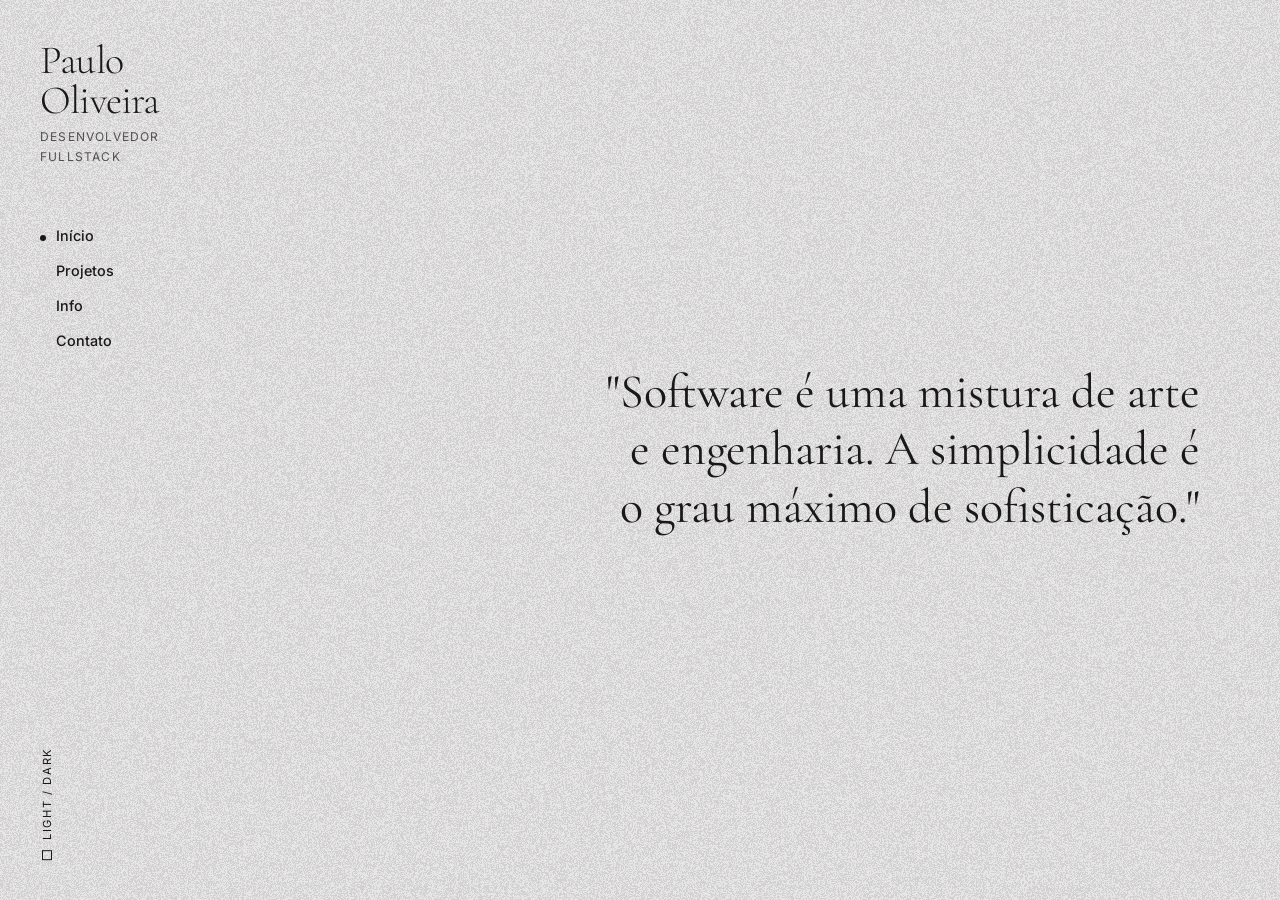
==== index.html @ d335ec45 "Add files via upload" ====
<!DOCTYPE html>
<html lang="pt-br">
<head>
    <meta charset="UTF-8">
    <meta name="viewport" content="width=device-width, initial-scale=1.0">
    <title>Paulo Oliveira - Portfolio</title>
    
    <link rel="preconnect" href="https://fonts.googleapis.com">
    <link rel="preconnect" href="https://fonts.gstatic.com" crossorigin>
    <link href="https://fonts.googleapis.com/css2?family=Cormorant+Garamond:wght@300;400&family=Inter:wght@300;400;500&display=swap" rel="stylesheet">

    <style>
        :root {
            --bg-color: #e6e6e6;
            --text-color: #1a1a1a;
            --accent-color: #555;
            --noise-opacity: 0.09;
            --transition: all 0.5s cubic-bezier(0.25, 1, 0.5, 1);
        }

        /* Dark Mode Variables */
        [data-theme="dark"] {
            --bg-color: #0a0a0a;
            --text-color: #f0f0f0;
            --accent-color: #aaa;
            --noise-opacity: 0.12;
        }

        * {
            margin: 0;
            padding: 0;
            box-sizing: border-box;
        }

        body {
            background-color: var(--bg-color);
            color: var(--text-color);
            font-family: 'Inter', sans-serif;
            overflow-x: hidden;
            transition: background-color 0.5s ease, color 0.5s ease;
            height: 100vh;
            width: 100vw;
        }

        /* --- Canvas de Ruído (Noise) --- */
        #noise-canvas {
            position: fixed;
            top: 0;
            left: 0;
            width: 100%;
            height: 100%;
            pointer-events: none;
            z-index: 9999;
            opacity: var(--noise-opacity);
        }

        /* --- Layout Grid --- */
        .container {
            display: flex;
            min-height: 100vh;
            position: relative;
            z-index: 1;
        }

        /* --- Sidebar Fixa --- */
        .sidebar {
            width: 250px;
            padding: 40px;
            display: flex;
            flex-direction: column;
            position: fixed;
            height: 100vh;
            border-right: 1px solid transparent; /* Espaço reservado */
        }

        .brand h1 {
            font-family: 'Cormorant Garamond', serif;
            font-weight: 300;
            font-size: 2.5rem;
            line-height: 1;
            margin-bottom: 5px;
            letter-spacing: -0.02em;
        }

        .brand span {
            font-size: 0.75rem;
            text-transform: uppercase;
            letter-spacing: 0.1em;
            color: var(--accent-color);
        }

        .nav-menu {
            margin-top: 60px;
            list-style: none;
        }

        .nav-menu li {
            margin-bottom: 15px;
        }

        .nav-menu a {
            text-decoration: none;
            color: var(--text-color);
            font-size: 0.9rem;
            font-weight: 500;
            position: relative;
            transition: opacity 0.3s;
        }

        .nav-menu a:hover {
            opacity: 0.6;
        }

        .nav-menu a::before {
            content: '';
            display: inline-block;
            width: 6px;
            height: 6px;
            background-color: var(--text-color);
            border-radius: 50%;
            margin-right: 10px;
            opacity: 0;
            transform: scale(0);
            transition: var(--transition);
        }

        .nav-menu a.active::before {
            opacity: 1;
            transform: scale(1);
        }

        /* --- Switch de Tema Vertical --- */
        .theme-switch-wrapper {
            margin-top: auto;
            position: absolute;
            bottom: 40px;
            left: 40px;
            writing-mode: vertical-rl;
            transform: rotate(180deg);
            display: flex;
            align-items: center;
            gap: 10px;
            font-size: 0.7rem;
            text-transform: uppercase;
            letter-spacing: 0.15em;
        }

        .theme-switch {
            cursor: pointer;
            display: flex;
            gap: 10px;
            align-items: center;
        }

        .checkbox {
            display: none;
        }

        .switch-indicator {
            width: 10px;
            height: 10px;
            border: 1px solid var(--text-color);
            background: transparent;
            transition: var(--transition);
        }

        [data-theme="dark"] .switch-indicator {
            background: var(--text-color);
        }

        /* --- Conteúdo Principal --- */
        .content {
            margin-left: 250px; /* Largura da sidebar */
            flex: 1;
            padding: 40px 80px;
            display: flex;
            flex-direction: column;
            justify-content: center;
            min-height: 100vh;
        }

        .section {
            display: none;
            animation: fadeIn 1s ease forwards;
        }

        .section.active {
            display: block;
        }

        @keyframes fadeIn {
            from { opacity: 0; transform: translateY(20px); }
            to { opacity: 1; transform: translateY(0); }
        }

        /* --- Estilos da Home --- */
        .home-quote {
            font-family: 'Cormorant Garamond', serif;
            font-size: 3rem;
            line-height: 1.2;
            max-width: 600px;
            margin-left: auto;
            text-align: right;
        }

        .home-corner-text {
            position: absolute;
            bottom: 40px;
            right: 40px;
            text-align: right;
            font-size: 0.8rem;
            line-height: 1.6;
        }

        /* --- Estilos de Projetos --- */
        .project-list {
            display: flex;
            flex-direction: column;
            gap: 40px;
        }

        .project-item {
            border-bottom: 1px solid var(--accent-color);
            padding-bottom: 20px;
            display: flex;
            justify-content: space-between;
            align-items: baseline;
            cursor: pointer;
            transition: opacity 0.3s;
        }

        .project-item:hover {
            opacity: 0.7;
        }

        .project-name {
            font-family: 'Cormorant Garamond', serif;
            font-size: 2rem;
        }

        .project-meta {
            font-size: 0.8rem;
            text-transform: uppercase;
            color: var(--accent-color);
        }

        /* --- Estilos de Info --- */
        .info-content {
            display: grid;
            grid-template-columns: 1fr 1fr;
            gap: 40px;
        }
        .info-text {
            font-size: 1.1rem;
            line-height: 1.8;
        }

        /* --- Estilos de Contato --- */
        .contact-links a {
            display: block;
            font-size: 3rem;
            font-family: 'Cormorant Garamond', serif;
            color: var(--text-color);
            text-decoration: none;
            margin-bottom: 10px;
            transition: transform 0.3s;
        }
        .contact-links a:hover {
            transform: translateX(20px);
            font-style: italic;
        }

        /* --- Mobile --- */
        @media (max-width: 768px) {
            .sidebar {
                position: relative;
                width: 100%;
                height: auto;
                padding: 20px;
                border-bottom: 1px solid rgba(0,0,0,0.1);
            }
            .theme-switch-wrapper {
                position: relative;
                bottom: auto;
                left: auto;
                margin-top: 20px;
                writing-mode: horizontal-tb;
                transform: none;
            }
            .content {
                margin-left: 0;
                padding: 20px;
            }
            .home-quote {
                font-size: 2rem;
            }
            .info-content {
                grid-template-columns: 1fr;
            }
        }
    </style>
</head>
<body>

    <canvas id="noise-canvas"></canvas>

    <div class="container">
        <nav class="sidebar">
            <div class="brand">
                <h1>Paulo Oliveira</h1> <span>Desenvolvedor FullStack</span>
            </div>

            <ul class="nav-menu">
                <li><a href="#" onclick="showSection('inicio', this)" class="active">Início</a></li>
                <li><a href="#" onclick="showSection('projetos', this)">Projetos</a></li>
                <li><a href="#" onclick="showSection('info', this)">Info</a></li>
                <li><a href="#" onclick="showSection('contato', this)">Contato</a></li>
            </ul>

            <div class="theme-switch-wrapper">
                <div class="theme-switch" id="theme-toggle">
                    <div class="switch-indicator"></div>
                    <span>Light / Dark</span>
                </div>
            </div>
        </nav>

        <main class="content">
            
            <div id="inicio" class="section active">
                <div class="home-quote">
                    "Software é uma mistura de arte e engenharia. A simplicidade é o grau máximo de sofisticação."
                </div>
                            </div>

            <div id="projetos" class="section">
                <div class="project-list">
                    <div class="project-item">
                        <span class="project-name">Treinei</span>
                        <span class="project-meta">React / Node / 2024</span>
                    </div>
                    <div class="project-item">
                        <span class="project-name">Abapfy</span>
                        <span class="project-meta">Vue / Firebase / 2025</span>
                    </div>
                    <div class="project-item">
                        <span class="project-name">FocusShield</span>
                        <span class="project-meta">C# / MySQL / 2024</span>
                    </div>
                    <div class="project-item">
                        <span class="project-name">Portfolio</span>
                        <span class="project-meta">HTML / CSS / JS / 2025</span>
                    </div>
                </div>
            </div>

            <div id="info" class="section">
                <div class="info-content">
                    <div>
                        <h2 style="font-family: 'Cormorant Garamond'; font-size: 2rem; margin-bottom: 20px;">Sobre</h2>
                        <p class="info-text">
                            Sou um desenvolvedor apaixonado por interfaces limpas e código performático. 
                            Com 5 anos de experiência, transito entre o Front-end criativo e o Back-end robusto.
                            Busco sempre unir a estética japonesa de design com a funcionalidade ocidental.
                        </p>
                    </div>
                    <div>
                        <p class="info-text" style="color: var(--accent-color);">
                            Stack:<br>
                            JavaScript (ES6+), TypeScript, React, Next.js<br>
                            Node.js, PostgreSQL, AWS<br>
                            UI/UX Design, Figma
                        </p>
                    </div>
                </div>
            </div>

            <div id="contato" class="section">
                <div class="contact-links">
                    <a href="#">LinkedIn ↗</a>
                    <a href="#">GitHub ↗</a>
                    <a href="#">Instagram ↗</a>
                    <a href="mailto:paulo@email.com">Email ↗</a>
                </div>
            </div>

        </main>
    </div>

    <script>
        // --- 1. Script de Navegação ---
        function showSection(sectionId, element) {
            // Esconde todas as seções
            document.querySelectorAll('.section').forEach(sec => {
                sec.classList.remove('active');
            });
            // Mostra a desejada
            document.getElementById(sectionId).classList.add('active');

            // Atualiza menu ativo
            document.querySelectorAll('.nav-menu a').forEach(link => {
                link.classList.remove('active');
            });
            element.classList.add('active');
        }

        // --- 2. Script Dark Mode ---
        const toggle = document.getElementById('theme-toggle');
        const body = document.body;
        
        toggle.addEventListener('click', () => {
            const currentTheme = body.getAttribute('data-theme');
            if (currentTheme === 'dark') {
                body.setAttribute('data-theme', 'light');
            } else {
                body.setAttribute('data-theme', 'dark');
            }
        });

        // --- 3. Script de Noise (Granulação) ---
        const canvas = document.getElementById('noise-canvas');
        const ctx = canvas.getContext('2d');

        const resizeCanvas = () => {
            canvas.width = window.innerWidth;
            canvas.height = window.innerHeight;
        };

        window.addEventListener('resize', resizeCanvas);
        resizeCanvas();

        function noise() {
            const w = canvas.width;
            const h = canvas.height;
            const idata = ctx.createImageData(w, h);
            const buffer32 = new Uint32Array(idata.data.buffer);
            const len = buffer32.length;

            for (let i = 0; i < len; i++) {
                if (Math.random() < 0.5) {
                    // Cor preta com alpha aleatório para criar o grão
                    buffer32[i] = 0xff000000 | (Math.random() * 50); // Ajuste de intensidade
                }
            }
            ctx.putImageData(idata, 0, 0);
            requestAnimationFrame(noise);
        }

        // Inicia animação de ruído
        noise();
    </script>
</body>
</html>
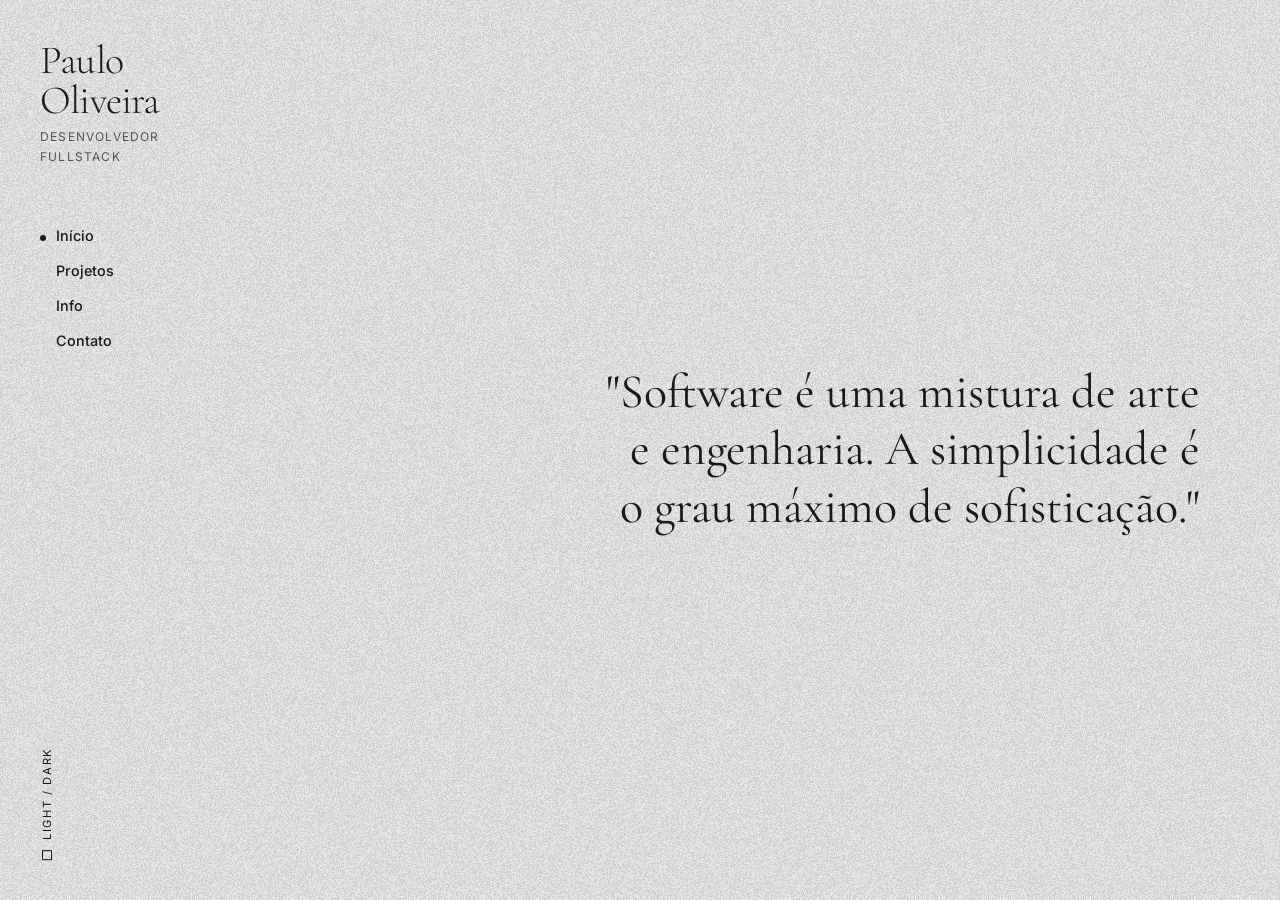
==== commit 0fbb21d3: "Fix HTML structure and improve content" ====
--- a/index.html
+++ b/index.html
@@ -4,7 +4,7 @@
     <meta charset="UTF-8">
     <meta name="viewport" content="width=device-width, initial-scale=1.0">
     <title>Paulo Oliveira - Portfolio</title>
-    
+
     <link rel="preconnect" href="https://fonts.googleapis.com">
     <link rel="preconnect" href="https://fonts.gstatic.com" crossorigin>
     <link href="https://fonts.googleapis.com/css2?family=Cormorant+Garamond:wght@300;400&family=Inter:wght@300;400;500&display=swap" rel="stylesheet">
@@ -17,8 +17,6 @@
             --noise-opacity: 0.09;
             --transition: all 0.5s cubic-bezier(0.25, 1, 0.5, 1);
         }
-
-        /* Dark Mode Variables */
         [data-theme="dark"] {
             --bg-color: #0a0a0a;
             --text-color: #f0f0f0;
@@ -42,7 +40,6 @@
             width: 100vw;
         }
 
-        /* --- Canvas de Ruído (Noise) --- */
         #noise-canvas {
             position: fixed;
             top: 0;
@@ -54,7 +51,6 @@
             opacity: var(--noise-opacity);
         }
 
-        /* --- Layout Grid --- */
         .container {
             display: flex;
             min-height: 100vh;
@@ -62,7 +58,6 @@
             z-index: 1;
         }
 
-        /* --- Sidebar Fixa --- */
         .sidebar {
             width: 250px;
             padding: 40px;
@@ -129,7 +124,6 @@
             transform: scale(1);
         }
 
-        /* --- Switch de Tema Vertical --- */
         .theme-switch-wrapper {
             margin-top: auto;
             position: absolute;
@@ -168,9 +162,8 @@
             background: var(--text-color);
         }
 
-        /* --- Conteúdo Principal --- */
         .content {
-            margin-left: 250px; /* Largura da sidebar */
+            margin-left: 250px;
             flex: 1;
             padding: 40px 80px;
             display: flex;
@@ -193,7 +186,6 @@
             to { opacity: 1; transform: translateY(0); }
         }
 
-        /* --- Estilos da Home --- */
         .home-quote {
             font-family: 'Cormorant Garamond', serif;
             font-size: 3rem;
@@ -212,7 +204,6 @@
             line-height: 1.6;
         }
 
-        /* --- Estilos de Projetos --- */
         .project-list {
             display: flex;
             flex-direction: column;
@@ -244,7 +235,6 @@
             color: var(--accent-color);
         }
 
-        /* --- Estilos de Info --- */
         .info-content {
             display: grid;
             grid-template-columns: 1fr 1fr;
@@ -255,7 +245,6 @@
             line-height: 1.8;
         }
 
-        /* --- Estilos de Contato --- */
         .contact-links a {
             display: block;
             font-size: 3rem;
@@ -270,7 +259,6 @@
             font-style: italic;
         }
 
-        /* --- Mobile --- */
         @media (max-width: 768px) {
             .sidebar {
                 position: relative;
@@ -359,16 +347,18 @@
                     <div>
                         <h2 style="font-family: 'Cormorant Garamond'; font-size: 2rem; margin-bottom: 20px;">Sobre</h2>
                         <p class="info-text">
-                            Sou um desenvolvedor apaixonado por interfaces limpas e código performático. 
-                            Com 5 anos de experiência, transito entre o Front-end criativo e o Back-end robusto.
-                            Busco sempre unir a estética japonesa de design com a funcionalidade ocidental.
+                            Sou formado em Análise e Desenvolvimento de Sistemas e pós-graduando em Desenvolvimento Fullstack Java, com quase 6 anos de experiência na área de tecnologia. 
+                            Atuo no desenvolvimento de aplicações e automações corporativas, com foco na melhoria contínua de processos e na eficiência operacional.
+                            Tenho experiência com Python, JavaScript (Node.js, React, Next.js), bancos de dados SQL (MySQL, PostgreSQL), Azure, além de conhecimentos em Kubernetes, LangChain e LLMs. 
+                            Já desenvolvi soluções internas de alto impacto, incluindo sistemas web personalizados e automações para SAP.
+                            Sou movido pelo aprendizado contínuo, pela colaboração em equipe e por desafios técnicos. Acredito que a tecnologia deve ser simples, inteligente e acessível — e trabalho diariamente para construir soluções com essas premissas.
                         </p>
                     </div>
                     <div>
                         <p class="info-text" style="color: var(--accent-color);">
                             Stack:<br>
-                            JavaScript (ES6+), TypeScript, React, Next.js<br>
-                            Node.js, PostgreSQL, AWS<br>
+                            JavaScript (ES6+), TypeScript,Python,Cobol,C#, React, Next.js<br>
+                            Node.js, PostgreSQL, AWS,MySQL,Redis<br>
                             UI/UX Design, Figma
                         </p>
                     </div>
@@ -377,9 +367,9 @@
 
             <div id="contato" class="section">
                 <div class="contact-links">
-                    <a href="#">LinkedIn ↗</a>
-                    <a href="#">GitHub ↗</a>
-                    <a href="#">Instagram ↗</a>
+                    <a href="https://www.linkedin.com/in/ppaulocunha/">LinkedIn ↗</a>
+                    <a href="https://github.com/esc4n0rx">GitHub ↗</a>
+                    <a href="https://www.instagram.com/pauloliverx">Instagram ↗</a>
                     <a href="mailto:paulo@email.com">Email ↗</a>
                 </div>
             </div>
@@ -450,4 +440,5 @@
         noise();
     </script>
 </body>
-</html>+
+</html>
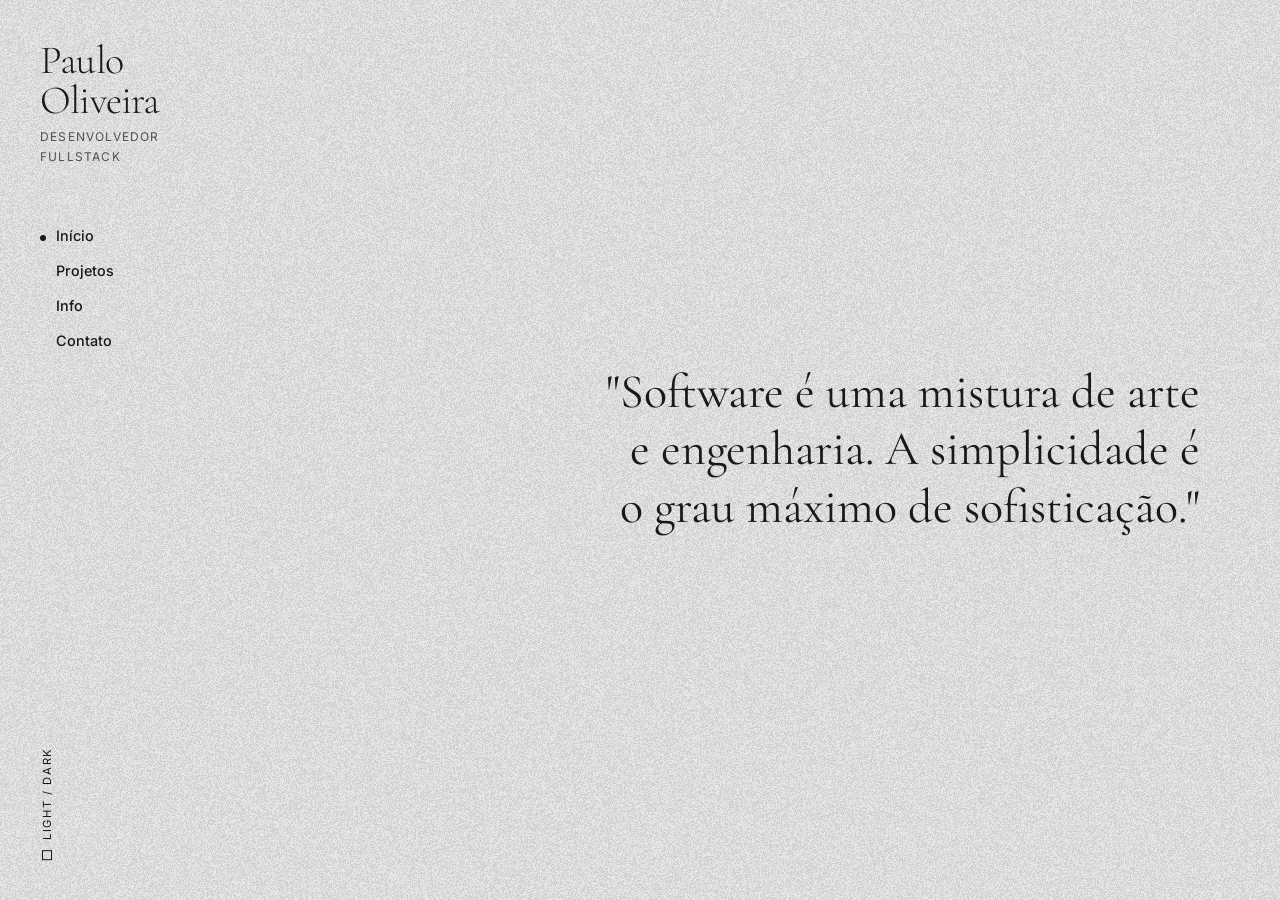
==== commit 9ee16360: "Add project details and modal functionality for project showcase" ====
--- a/index.html
+++ b/index.html
@@ -235,6 +235,132 @@
             color: var(--accent-color);
         }
 
+        /* Modal Styles */
+        .modal {
+            display: none;
+            position: fixed;
+            z-index: 10000;
+            left: 0;
+            top: 0;
+            width: 100%;
+            height: 100%;
+            background-color: rgba(0, 0, 0, 0.5);
+            animation: fadeIn 0.3s ease;
+        }
+
+        .modal.active {
+            display: flex;
+            align-items: center;
+            justify-content: center;
+        }
+
+        .modal-content {
+            background-color: var(--bg-color);
+            padding: 60px;
+            border: 1px solid var(--accent-color);
+            width: 90%;
+            max-width: 900px;
+            max-height: 85vh;
+            overflow-y: auto;
+            animation: slideIn 0.3s ease;
+        }
+
+        @keyframes slideIn {
+            from { 
+                opacity: 0;
+                transform: translateY(-50px);
+            }
+            to { 
+                opacity: 1;
+                transform: translateY(0);
+            }
+        }
+
+        .modal-close {
+            float: right;
+            font-size: 2rem;
+            font-weight: bold;
+            color: var(--text-color);
+            cursor: pointer;
+            border: none;
+            background: none;
+            transition: opacity 0.3s;
+        }
+
+        .modal-close:hover {
+            opacity: 0.6;
+        }
+
+        .modal-title {
+            font-family: 'Cormorant Garamond', serif;
+            font-size: 3rem;
+            margin-bottom: 30px;
+            clear: both;
+        }
+
+        .modal-section {
+            margin-bottom: 40px;
+        }
+
+        .modal-section h3 {
+            font-family: 'Cormorant Garamond', serif;
+            font-size: 1.5rem;
+            margin-bottom: 15px;
+            color: var(--text-color);
+        }
+
+        .modal-description {
+            font-size: 1rem;
+            line-height: 1.8;
+            margin-bottom: 15px;
+            color: var(--text-color);
+        }
+
+        .features-list {
+            list-style: none;
+            margin-left: 0;
+            padding-left: 0;
+        }
+
+        .features-list li {
+            padding-left: 30px;
+            position: relative;
+            margin-bottom: 12px;
+            font-size: 0.95rem;
+            line-height: 1.6;
+        }
+
+        .features-list li::before {
+            content: '▸';
+            position: absolute;
+            left: 0;
+            color: var(--accent-color);
+        }
+
+        .stack-grid {
+            display: grid;
+            grid-template-columns: repeat(auto-fit, minmax(200px, 1fr));
+            gap: 20px;
+        }
+
+        .stack-item {
+            padding: 15px;
+            border: 1px solid var(--accent-color);
+            border-radius: 4px;
+            font-size: 0.9rem;
+        }
+
+        .stack-item-title {
+            font-weight: 600;
+            margin-bottom: 8px;
+            color: var(--accent-color);
+        }
+
+        .stack-item-content {
+            font-size: 0.85rem;
+            line-height: 1.6;
+        }
+
         .info-content {
             display: grid;
             grid-template-columns: 1fr 1fr;
@@ -243,6 +369,90 @@
         .info-text {
             font-size: 1.1rem;
             line-height: 1.8;
+        }
+
+        /* Stack Interativa - Info Section */
+        .stack-section {
+            display: flex;
+            flex-direction: column;
+            gap: 30px;
+        }
+
+        .stack-category {
+            display: flex;
+            flex-direction: column;
+            gap: 12px;
+        }
+
+        .stack-category-title {
+            font-size: 0.85rem;
+            text-transform: uppercase;
+            letter-spacing: 0.12em;
+            color: var(--accent-color);
+            font-weight: 600;
+            padding-bottom: 8px;
+            border-bottom: 1px solid var(--accent-color);
+        }
+
+        .stack-tags {
+            display: flex;
+            flex-wrap: wrap;
+            gap: 10px;
+        }
+
+        .stack-tag {
+            display: inline-block;
+            padding: 8px 16px;
+            border: 1px solid var(--accent-color);
+            border-radius: 3px;
+            font-size: 0.9rem;
+            color: var(--text-color);
+            background-color: transparent;
+            cursor: pointer;
+            transition: var(--transition);
+            position: relative;
+            overflow: hidden;
+            animation: tagSlideIn 0.5s ease-out forwards;
+            opacity: 0;
+        }
+
+        @keyframes tagSlideIn {
+            from {
+                opacity: 0;
+                transform: translateY(10px);
+            }
+            to {
+                opacity: 1;
+                transform: translateY(0);
+            }
+        }
+
+        .stack-tag:nth-child(1) { animation-delay: 0.05s; }
+        .stack-tag:nth-child(2) { animation-delay: 0.1s; }
+        .stack-tag:nth-child(3) { animation-delay: 0.15s; }
+        .stack-tag:nth-child(4) { animation-delay: 0.2s; }
+        .stack-tag:nth-child(5) { animation-delay: 0.25s; }
+
+        .stack-tag::before {
+            content: '';
+            position: absolute;
+            top: 0;
+            left: -100%;
+            width: 100%;
+            height: 100%;
+            background-color: var(--accent-color);
+            z-index: -1;
+            transition: left 0.3s ease;
+        }
+
+        .stack-tag:hover {
+            color: var(--bg-color);
+            border-color: var(--text-color);
+            transform: translateY(-3px);
+        }
+
+        .stack-tag:hover::before {
+            left: 0;
         }
 
         .contact-links a {
@@ -285,6 +495,24 @@
             .info-content {
                 grid-template-columns: 1fr;
             }
+            .modal-content {
+                padding: 40px 20px;
+                width: 95%;
+                max-height: 90vh;
+            }
+            .modal-title {
+                font-size: 2rem;
+            }
+            .stack-grid {
+                grid-template-columns: 1fr;
+            }
+            .stack-tags {
+                gap: 8px;
+            }
+            .stack-tag {
+                padding: 6px 12px;
+                font-size: 0.85rem;
+            }
         }
     </style>
 </head>
@@ -323,22 +551,34 @@
 
             <div id="projetos" class="section">
                 <div class="project-list">
-                    <div class="project-item">
-                        <span class="project-name">Treinei</span>
-                        <span class="project-meta">React / Node / 2024</span>
+                    <div class="project-item" onclick="openProjectModal(0)">
+                        <span class="project-name">TestForge</span>
+                        <span class="project-meta">Next.js / TypeScript / React</span>
                     </div>
-                    <div class="project-item">
+                    <div class="project-item" onclick="openProjectModal(1)">
                         <span class="project-name">Abapfy</span>
-                        <span class="project-meta">Vue / Firebase / 2025</span>
+                        <span class="project-meta">Next.js / Node.js / LLMs</span>
                     </div>
-                    <div class="project-item">
-                        <span class="project-name">FocusShield</span>
-                        <span class="project-meta">C# / MySQL / 2024</span>
+                    <div class="project-item" onclick="openProjectModal(2)">
+                        <span class="project-name">Pyambi</span>
+                        <span class="project-meta">Python / Flask / WebSockets</span>
                     </div>
-                    <div class="project-item">
-                        <span class="project-name">Portfolio</span>
-                        <span class="project-meta">HTML / CSS / JS / 2025</span>
+                    <div class="project-item" onclick="openProjectModal(3)">
+                        <span class="project-name">WinP2P</span>
+                        <span class="project-meta">Python / CustomTkinter / Sockets</span>
                     </div>
+                    <div class="project-item" onclick="openProjectModal(4)">
+                        <span class="project-name">Mint</span>
+                        <span class="project-meta">Python / Interpreter / VS Code</span>
+                    </div>
+                </div>
+            </div>
+
+            <!-- Modal para projetos -->
+            <div id="project-modal" class="modal">
+                <div class="modal-content">
+                    <button class="modal-close" onclick="closeProjectModal()">&times;</button>
+                    <div id="modal-body"></div>
                 </div>
             </div>
 
@@ -355,12 +595,60 @@
                         </p>
                     </div>
                     <div>
-                        <p class="info-text" style="color: var(--accent-color);">
-                            Stack:<br>
-                            JavaScript (ES6+), TypeScript,Python,Cobol,C#, React, Next.js<br>
-                            Node.js, PostgreSQL, AWS,MySQL,Redis<br>
-                            UI/UX Design, Figma
-                        </p>
+                        <h2 style="font-family: 'Cormorant Garamond'; font-size: 2rem; margin-bottom: 20px;">Stack Tecnológico</h2>
+                        <div class="stack-section">
+                            <div class="stack-category">
+                                <div class="stack-category-title">Linguagens</div>
+                                <div class="stack-tags">
+                                    <span class="stack-tag">JavaScript (ES6+)</span>
+                                    <span class="stack-tag">TypeScript</span>
+                                    <span class="stack-tag">Python</span>
+                                    <span class="stack-tag">Cobol</span>
+                                    <span class="stack-tag">C#</span>
+                                </div>
+                            </div>
+
+                            <div class="stack-category">
+                                <div class="stack-category-title">Frontend</div>
+                                <div class="stack-tags">
+                                    <span class="stack-tag">React</span>
+                                    <span class="stack-tag">Next.js</span>
+                                    <span class="stack-tag">Tailwind CSS</span>
+                                    <span class="stack-tag">Shadcn/UI</span>
+                                </div>
+                            </div>
+
+                            <div class="stack-category">
+                                <div class="stack-category-title">Backend & Bancos</div>
+                                <div class="stack-tags">
+                                    <span class="stack-tag">Node.js</span>
+                                    <span class="stack-tag">PostgreSQL</span>
+                                    <span class="stack-tag">MySQL</span>
+                                    <span class="stack-tag">Redis</span>
+                                    <span class="stack-tag">Supabase</span>
+                                </div>
+                            </div>
+
+                            <div class="stack-category">
+                                <div class="stack-category-title">Cloud & DevOps</div>
+                                <div class="stack-tags">
+                                    <span class="stack-tag">AWS</span>
+                                    <span class="stack-tag">Azure</span>
+                                    <span class="stack-tag">Kubernetes</span>
+                                    <span class="stack-tag">Docker</span>
+                                </div>
+                            </div>
+
+                            <div class="stack-category">
+                                <div class="stack-category-title">Ferramentas & IA</div>
+                                <div class="stack-tags">
+                                    <span class="stack-tag">LangChain</span>
+                                    <span class="stack-tag">LLMs</span>
+                                    <span class="stack-tag">Figma</span>
+                                    <span class="stack-tag">UI/UX Design</span>
+                                </div>
+                            </div>
+                        </div>
                     </div>
                 </div>
             </div>
@@ -370,7 +658,7 @@
                     <a href="https://www.linkedin.com/in/ppaulocunha/">LinkedIn ↗</a>
                     <a href="https://github.com/esc4n0rx">GitHub ↗</a>
                     <a href="https://www.instagram.com/pauloliverx">Instagram ↗</a>
-                    <a href="mailto:paulo@email.com">Email ↗</a>
+                    <a href="mailto:paulo.android99@gmail.com">Email ↗</a>
                 </div>
             </div>
 
@@ -378,6 +666,105 @@
     </div>
 
     <script>
+        // --- Dados dos Projetos ---
+        const projectsData = [
+            {
+                name: "TestForge",
+                description: "O TestForge é uma plataforma SaaS projetada para modernizar a forma como equipes de QA e desenvolvimento documentam e executam cenários de teste. O projeto substitui documentações estáticas (como arquivos Word/Excel) por fluxos visuais interativos, permitindo que os usuários criem, colaborem e exportem evidências de teste de forma dinâmica e profissional.",
+                features: [
+                    "Editor Visual de Fluxos: Criação de cenários de teste através de uma interface intuitiva de 'arrastar e conectar' etapas.",
+                    "Gestão de Workspace: Sistema robusto para gerenciamento de times, convites de membros e controle de permissões (Owner, Admin, Member).",
+                    "Execução com Evidências: Permite anexar prints e comentários em cada etapa específica do fluxo de teste durante a execução.",
+                    "Colaboração em Tempo Real: Ambiente preparado para o trabalho em equipe e feedback entre analistas e clientes.",
+                    "Sistema de Assinatura e Planos: Estrutura de planos (Start, Team, Enterprise) com limites dinâmicos de usuários e retenção de dados."
+                ],
+                stack: [
+                    { title: "Framework", content: "Next.js 15 (App Router), TypeScript" },
+                    { title: "UI/Styling", content: "Tailwind CSS, Shadcn/UI, Radix UI" },
+                    { title: "Visualização", content: "@xyflow/react (React Flow), GSAP" },
+                    { title: "Formulários", content: "React Hook Form, Zod" },
+                    { title: "Dados", content: "Recharts, Date-fns" },
+                    { title: "Backend", content: "Node.js, TypeScript, REST API" }
+                ]
+            },
+            {
+                name: "Abapfy",
+                description: "Abapfy (ABAP AI Power) – Assistente Inteligente para Desenvolvimento SAP. Uma plataforma avançada de produtividade para desenvolvedores SAP que utiliza Inteligência Artificial Generativa para automatizar tarefas complexas no ciclo de vida de desenvolvimento ABAP. O sistema integra múltiplos modelos de IA para fornecer assistência técnica precisa.",
+                features: [
+                    "Gerador de Código ABAP: Criação automática de relatórios (ALV, simples), Module Pools, Classes OO e estruturas Fiori RAP.",
+                    "Depurador e Analista de Código: Ferramenta dedicada para analisar trechos de código, identificar bugs e sugerir correções imediatas.",
+                    "Criador de Especificações Funcionais: Automação na elaboração e refinamento de documentos técnicos e funcionais.",
+                    "Chat Assistente Especializado: Interface de conversação contextualizada para resolver dúvidas técnicas de SAP.",
+                    "Gestão de Provedores de IA: Painel de configuração para alternar entre diferentes modelos (OpenAI, Gemini, Anthropic, Groq)."
+                ],
+                stack: [
+                    { title: "Frontend", content: "Next.js (App Router), TypeScript, Shadcn/UI" },
+                    { title: "Backend", content: "Node.js, Supabase, PostgreSQL" },
+                    { title: "IA", content: "GPT-4, Claude, Gemini, Llama via APIs" },
+                    { title: "Estado", content: "Zustand" },
+                    { title: "Estilo", content: "Tailwind CSS, Dark/Light Mode" },
+                    { title: "Diferenciais", content: "Engenharia de Prompt Especializada, Arquitetura Modular" }
+                ]
+            },
+            {
+                name: "Pyambi",
+                description: "O Pyambi é uma solução de software desenvolvida para criar experiências visuais imersivas através do controlo de sistemas de iluminação ambiente (Ambilight). O projeto permite a sincronização de cores entre conteúdos multimédia e fitas de LED, oferecendo uma interface de gestão simplificada e suporte para comunicação em tempo real.",
+                features: [
+                    "Controlo Ambilight Dinâmico: Algoritmos em Python para processamento e sincronização de cores de vídeo com hardware de iluminação.",
+                    "Interface de Gestão Web: Painel intuitivo para configurar parâmetros do sistema, brilho e modos de operação.",
+                    "Comunicação em Tempo Real: Implementação de WebSockets para garantir baixa latência na transmissão de comandos.",
+                    "Reprodutor Integrado: Interface dedicada para visualização e teste dos efeitos de iluminação em conjunto com conteúdo de vídeo.",
+                    "Configuração Persistente: Armazenamento de preferências do utilizador utilizando SQLite."
+                ],
+                stack: [
+                    { title: "Backend", content: "Python, Flask" },
+                    { title: "Frontend", content: "HTML5, Tailwind CSS" },
+                    { title: "Comunicação", content: "Socket.io, WebSockets" },
+                    { title: "Base de Dados", content: "SQLite" },
+                    { title: "Scripting", content: "JavaScript Vanilla" },
+                    { title: "Diferenciais", content: "Arquitetura Modular, Otimização para Hardware" }
+                ]
+            },
+            {
+                name: "WinP2P",
+                description: "O WinP2P é uma aplicação desktop de alto desempenho concebida para a partilha direta de ficheiros entre dispositivos (Peer-to-Peer). O projeto foca-se na facilidade de uso através de uma interface gráfica intuitiva, garantindo que grandes volumes de dados possam ser transferidos de forma segura e privada.",
+                features: [
+                    "Transferência P2P Direta: Arquitetura que permite a um dispositivo atuar como servidor ou cliente para enviar e receber ficheiros.",
+                    "Segurança e Encriptação: Utilização de algoritmos criptográficos para proteger a integridade e a privacidade dos dados.",
+                    "Gestão de Sessões: Sistema de geração de códigos únicos para facilitar a conexão rápida entre pares.",
+                    "Interface Multi-Janela: Experiência de utilizador completa com janelas dedicadas para configuração e monitorização.",
+                    "Sistema de Auto-Update: Mecanismo integrado para verificação e instalação automática de novas versões do software."
+                ],
+                stack: [
+                    { title: "Linguagem", content: "Python" },
+                    { title: "Interface", content: "CustomTkinter (Dark/Light Mode)" },
+                    { title: "Rede", content: "Sockets, TCP/IP" },
+                    { title: "Segurança", content: "Criptografia, Encriptação de Dados" },
+                    { title: "Build", content: "PyInstaller (.exe)" },
+                    { title: "Diferenciais", content: "Design Modular, Pipeline CI/CD com GitHub Actions" }
+                ]
+            },
+            {
+                name: "Mint",
+                description: "O Mint é uma linguagem de programação personalizada, desenhada com foco em simplicidade e robustez. O projeto engloba todo o ciclo de vida de uma linguagem, desde a análise léxica (lexing) até à execução (interpretação), incluindo uma ferramenta de análise estática (linter) e suporte oficial para VS Code.",
+                features: [
+                    "Interpretador Completo: Execução de scripts .mint com suporte para lógica condicional, operações aritméticas e manipulação de variáveis.",
+                    "Linter Integrado: Ferramenta de análise estática que identifica erros de sintaxe e inconsistências no código.",
+                    "Análise de Código Avançada: Implementação de um Lexer para tokenização e um Parser para geração de AST.",
+                    "Extensão para VS Code: Suporte nativo ao ambiente de desenvolvimento, incluindo syntax highlighting e ícones personalizados.",
+                    "Interface de Linha de Comando: Ferramenta prática para correr o interpretador ou o linter diretamente do terminal."
+                ],
+                stack: [
+                    { title: "Linguagem Core", content: "Python" },
+                    { title: "Arquitetura", content: "Lexer, Parser, Interpretador com AST" },
+                    { title: "VS Code", content: "Extensão VSIX, TextMate Grammars" },
+                    { title: "Erro Handling", content: "Sistema Customizado de Rastreio" },
+                    { title: "Tooling", content: "CLI, Linter, Debugger" },
+                    { title: "Diferenciais", content: "Ecossistema Completo, Extensibilidade" }
+                ]
+            }
+        ];
+
         // --- 1. Script de Navegação ---
         function showSection(sectionId, element) {
             // Esconde todas as seções
@@ -394,7 +781,62 @@
             element.classList.add('active');
         }
 
-        // --- 2. Script Dark Mode ---
+        // --- 2. Script de Modal de Projetos ---
+        function openProjectModal(projectIndex) {
+            const project = projectsData[projectIndex];
+            const modal = document.getElementById('project-modal');
+            const modalBody = document.getElementById('modal-body');
+
+            let stackHTML = '<div class="stack-grid">';
+            project.stack.forEach(item => {
+                stackHTML += `
+                    <div class="stack-item">
+                        <div class="stack-item-title">${item.title}</div>
+                        <div class="stack-item-content">${item.content}</div>
+                    </div>
+                `;
+            });
+            stackHTML += '</div>';
+
+            let featuresHTML = '<ul class="features-list">';
+            project.features.forEach(feature => {
+                featuresHTML += `<li>${feature}</li>`;
+            });
+            featuresHTML += '</ul>';
+
+            modalBody.innerHTML = `
+                <h2 class="modal-title">${project.name}</h2>
+                <div class="modal-section">
+                    <h3>Descrição</h3>
+                    <p class="modal-description">${project.description}</p>
+                </div>
+                <div class="modal-section">
+                    <h3>Principais Funcionalidades</h3>
+                    ${featuresHTML}
+                </div>
+                <div class="modal-section">
+                    <h3>Stack Tecnológica</h3>
+                    ${stackHTML}
+                </div>
+            `;
+
+            modal.classList.add('active');
+        }
+
+        function closeProjectModal() {
+            const modal = document.getElementById('project-modal');
+            modal.classList.remove('active');
+        }
+
+        // Fechar modal ao clicar fora do conteúdo
+        window.addEventListener('click', (e) => {
+            const modal = document.getElementById('project-modal');
+            if (e.target === modal) {
+                closeProjectModal();
+            }
+        });
+
+        // --- 3. Script Dark Mode ---
         const toggle = document.getElementById('theme-toggle');
         const body = document.body;
         
@@ -407,7 +849,7 @@
             }
         });
 
-        // --- 3. Script de Noise (Granulação) ---
+        // --- 4. Script de Noise (Granulação) ---
         const canvas = document.getElementById('noise-canvas');
         const ctx = canvas.getContext('2d');
 
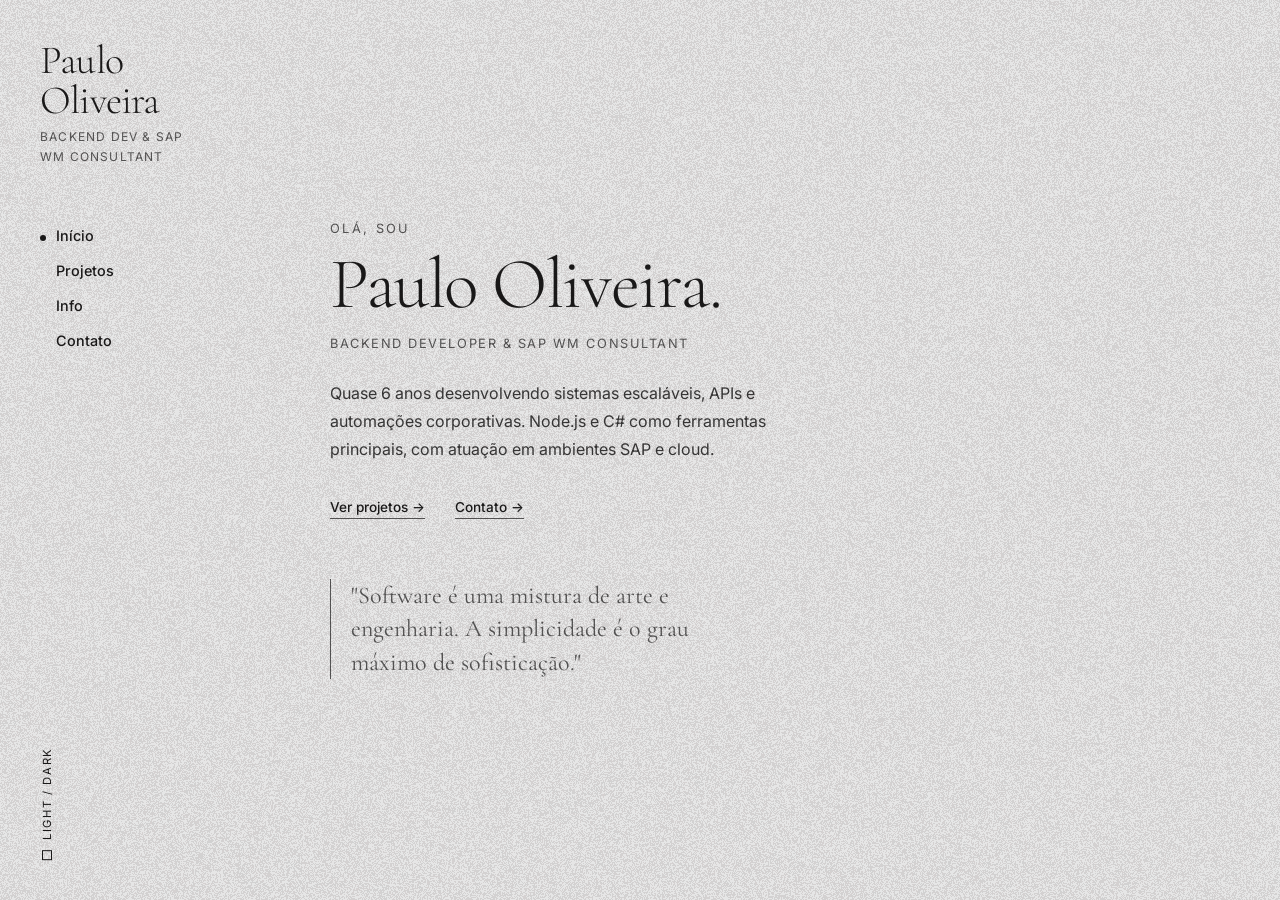
==== commit 1ff28329: "Update portfolio details and enhance project showcase with new descriptions and styling" ====
--- a/index.html
+++ b/index.html
@@ -3,7 +3,21 @@
 <head>
     <meta charset="UTF-8">
     <meta name="viewport" content="width=device-width, initial-scale=1.0">
-    <title>Paulo Oliveira - Portfolio</title>
+    <title>Paulo Oliveira — Backend Developer & SAP WM Consultant</title>
+    <meta name="description" content="Portfolio de Paulo Oliveira — Desenvolvedor Backend especializado em Node.js e C#, Consultor SAP WM com quase 6 anos de experiência em sistemas escaláveis, APIs e automações corporativas.">
+    <meta name="author" content="Paulo Oliveira">
+    <meta name="robots" content="index, follow">
+    <link rel="canonical" href="https://esc4n0rx.github.io/">
+
+    <meta property="og:type" content="website">
+    <meta property="og:url" content="https://esc4n0rx.github.io/">
+    <meta property="og:title" content="Paulo Oliveira — Backend Developer & SAP WM Consultant">
+    <meta property="og:description" content="Desenvolvedor Backend especializado em Node.js e C#, Consultor SAP WM com quase 6 anos de experiência em sistemas escaláveis, APIs e automações corporativas.">
+    <meta property="og:locale" content="pt_BR">
+
+    <meta name="twitter:card" content="summary">
+    <meta name="twitter:title" content="Paulo Oliveira — Backend Developer & SAP WM Consultant">
+    <meta name="twitter:description" content="Desenvolvedor Backend especializado em Node.js e C#, Consultor SAP WM com quase 6 anos de experiência em sistemas escaláveis, APIs e automações corporativas.">
 
     <link rel="preconnect" href="https://fonts.googleapis.com">
     <link rel="preconnect" href="https://fonts.gstatic.com" crossorigin>
@@ -186,13 +200,79 @@
             to { opacity: 1; transform: translateY(0); }
         }
 
+        .home-wrapper {
+            display: flex;
+            flex-direction: column;
+            gap: 60px;
+        }
+
+        .home-intro {
+            display: flex;
+            flex-direction: column;
+        }
+
+        .home-greeting {
+            font-size: 0.8rem;
+            text-transform: uppercase;
+            letter-spacing: 0.18em;
+            color: var(--accent-color);
+            margin-bottom: 12px;
+        }
+
+        .home-name {
+            font-family: 'Cormorant Garamond', serif;
+            font-weight: 300;
+            font-size: 4.5rem;
+            line-height: 1;
+            margin-bottom: 16px;
+            letter-spacing: -0.02em;
+        }
+
+        .home-role {
+            font-size: 0.8rem;
+            text-transform: uppercase;
+            letter-spacing: 0.12em;
+            color: var(--accent-color);
+            margin-bottom: 28px;
+        }
+
+        .home-desc {
+            font-size: 1rem;
+            line-height: 1.75;
+            max-width: 460px;
+            margin-bottom: 36px;
+            color: var(--text-color);
+            opacity: 0.85;
+        }
+
+        .home-cta {
+            display: flex;
+            gap: 30px;
+        }
+
+        .cta-link {
+            text-decoration: none;
+            color: var(--text-color);
+            font-size: 0.85rem;
+            font-weight: 500;
+            border-bottom: 1px solid var(--accent-color);
+            padding-bottom: 3px;
+            transition: opacity 0.3s, border-color 0.3s;
+        }
+
+        .cta-link:hover {
+            opacity: 0.5;
+        }
+
         .home-quote {
             font-family: 'Cormorant Garamond', serif;
-            font-size: 3rem;
-            line-height: 1.2;
-            max-width: 600px;
-            margin-left: auto;
-            text-align: right;
+            font-size: 1.5rem;
+            line-height: 1.4;
+            max-width: 420px;
+            text-align: left;
+            color: var(--accent-color);
+            border-left: 1px solid var(--accent-color);
+            padding-left: 20px;
         }
 
         .home-corner-text {
@@ -202,6 +282,66 @@
             text-align: right;
             font-size: 0.8rem;
             line-height: 1.6;
+        }
+
+        .project-info {
+            display: flex;
+            flex-direction: column;
+            align-items: flex-end;
+            gap: 6px;
+        }
+
+        .project-badges {
+            display: flex;
+            gap: 8px;
+            align-items: center;
+        }
+
+        .project-badge {
+            font-size: 0.65rem;
+            text-transform: uppercase;
+            letter-spacing: 0.1em;
+            padding: 2px 7px;
+            border: 1px solid var(--accent-color);
+            border-radius: 2px;
+            color: var(--accent-color);
+        }
+
+        .project-badge.producao {
+            border-color: var(--text-color);
+            color: var(--text-color);
+        }
+
+        .project-year {
+            font-size: 0.72rem;
+            color: var(--accent-color);
+        }
+
+        .modal-meta-row {
+            display: flex;
+            align-items: center;
+            gap: 12px;
+            margin-bottom: 30px;
+        }
+
+        .modal-badge {
+            font-size: 0.7rem;
+            text-transform: uppercase;
+            letter-spacing: 0.1em;
+            padding: 3px 10px;
+            border: 1px solid var(--accent-color);
+            border-radius: 2px;
+            color: var(--accent-color);
+        }
+
+        .modal-badge.producao {
+            border-color: var(--text-color);
+            color: var(--text-color);
+        }
+
+        .modal-year {
+            font-size: 0.8rem;
+            color: var(--accent-color);
         }
 
         .project-list {
@@ -513,6 +653,16 @@
                 padding: 6px 12px;
                 font-size: 0.85rem;
             }
+            .home-name {
+                font-size: 3rem;
+            }
+            .project-info {
+                align-items: flex-end;
+            }
+            .project-badges {
+                flex-wrap: wrap;
+                justify-content: flex-end;
+            }
         }
     </style>
 </head>
@@ -523,7 +673,7 @@
     <div class="container">
         <nav class="sidebar">
             <div class="brand">
-                <h1>Paulo Oliveira</h1> <span>Desenvolvedor FullStack</span>
+                <h1>Paulo Oliveira</h1> <span>Backend Dev & SAP WM Consultant</span>
             </div>
 
             <ul class="nav-menu">
@@ -544,32 +694,104 @@
         <main class="content">
             
             <div id="inicio" class="section active">
-                <div class="home-quote">
-                    "Software é uma mistura de arte e engenharia. A simplicidade é o grau máximo de sofisticação."
+                <div class="home-wrapper">
+                    <div class="home-intro">
+                        <p class="home-greeting">Olá, sou</p>
+                        <h2 class="home-name">Paulo Oliveira.</h2>
+                        <p class="home-role">Backend Developer & SAP WM Consultant</p>
+                        <p class="home-desc">Quase 6 anos desenvolvendo sistemas escaláveis, APIs e automações corporativas. Node.js e C# como ferramentas principais, com atuação em ambientes SAP e cloud.</p>
+                        <div class="home-cta">
+                            <a href="#" class="cta-link" onclick="showSection('projetos', document.querySelectorAll('.nav-menu a')[1]); return false;">Ver projetos →</a>
+                            <a href="#" class="cta-link" onclick="showSection('contato', document.querySelectorAll('.nav-menu a')[3]); return false;">Contato →</a>
+                        </div>
+                    </div>
+                    <div class="home-quote">
+                        "Software é uma mistura de arte e engenharia. A simplicidade é o grau máximo de sofisticação."
+                    </div>
                 </div>
-                            </div>
+            </div>
 
             <div id="projetos" class="section">
                 <div class="project-list">
                     <div class="project-item" onclick="openProjectModal(0)">
-                        <span class="project-name">TestForge</span>
-                        <span class="project-meta">Next.js / TypeScript / React</span>
+                        <span class="project-name">GeoDesk</span>
+                        <div class="project-info">
+                            <span class="project-meta">Next.js / TypeScript / Supabase</span>
+                            <div class="project-badges">
+                                <span class="project-badge producao">Em Produção</span>
+                                <span class="project-year">2026</span>
+                            </div>
+                        </div>
                     </div>
                     <div class="project-item" onclick="openProjectModal(1)">
-                        <span class="project-name">Abapfy</span>
-                        <span class="project-meta">Next.js / Node.js / LLMs</span>
+                        <span class="project-name">Juntin</span>
+                        <div class="project-info">
+                            <span class="project-meta">React Native / Node.js / PostgreSQL</span>
+                            <div class="project-badges">
+                                <span class="project-badge producao">Em Produção</span>
+                                <span class="project-year">2026</span>
+                            </div>
+                        </div>
                     </div>
                     <div class="project-item" onclick="openProjectModal(2)">
-                        <span class="project-name">Pyambi</span>
-                        <span class="project-meta">Python / Flask / WebSockets</span>
+                        <span class="project-name">Lynx ERP</span>
+                        <div class="project-info">
+                            <span class="project-meta">C# / Next.js / Clean Architecture</span>
+                            <div class="project-badges">
+                                <span class="project-badge">Pessoal</span>
+                                <span class="project-year">2026</span>
+                            </div>
+                        </div>
                     </div>
                     <div class="project-item" onclick="openProjectModal(3)">
-                        <span class="project-name">WinP2P</span>
-                        <span class="project-meta">Python / CustomTkinter / Sockets</span>
+                        <span class="project-name">TestForge</span>
+                        <div class="project-info">
+                            <span class="project-meta">Next.js / TypeScript / React</span>
+                            <div class="project-badges">
+                                <span class="project-badge">Pessoal</span>
+                                <span class="project-year">2026</span>
+                            </div>
+                        </div>
                     </div>
                     <div class="project-item" onclick="openProjectModal(4)">
+                        <span class="project-name">Abapfy</span>
+                        <div class="project-info">
+                            <span class="project-meta">Next.js / Node.js / LLMs</span>
+                            <div class="project-badges">
+                                <span class="project-badge producao">Em Produção</span>
+                                <span class="project-year">2026</span>
+                            </div>
+                        </div>
+                    </div>
+                    <div class="project-item" onclick="openProjectModal(5)">
+                        <span class="project-name">Pyambi</span>
+                        <div class="project-info">
+                            <span class="project-meta">Python / Flask / WebSockets</span>
+                            <div class="project-badges">
+                                <span class="project-badge">Pessoal</span>
+                                <span class="project-year">2025</span>
+                            </div>
+                        </div>
+                    </div>
+                    <div class="project-item" onclick="openProjectModal(6)">
+                        <span class="project-name">WinP2P</span>
+                        <div class="project-info">
+                            <span class="project-meta">Python / CustomTkinter / Sockets</span>
+                            <div class="project-badges">
+                                <span class="project-badge">Pessoal</span>
+                                <span class="project-year">2025</span>
+                            </div>
+                        </div>
+                    </div>
+                    <div class="project-item" onclick="openProjectModal(7)">
                         <span class="project-name">Mint</span>
-                        <span class="project-meta">Python / Interpreter / VS Code</span>
+                        <div class="project-info">
+                            <span class="project-meta">Python / Interpreter / VS Code</span>
+                            <div class="project-badges">
+                                <span class="project-badge">Pessoal</span>
+                                <span class="project-year">2025</span>
+                            </div>
+                        </div>
                     </div>
                 </div>
             </div>
@@ -587,11 +809,15 @@
                     <div>
                         <h2 style="font-family: 'Cormorant Garamond'; font-size: 2rem; margin-bottom: 20px;">Sobre</h2>
                         <p class="info-text">
-                            Sou formado em Análise e Desenvolvimento de Sistemas e pós-graduando em Desenvolvimento Fullstack Java, com quase 6 anos de experiência na área de tecnologia. 
-                            Atuo no desenvolvimento de aplicações e automações corporativas, com foco na melhoria contínua de processos e na eficiência operacional.
-                            Tenho experiência com Python, JavaScript (Node.js, React, Next.js), bancos de dados SQL (MySQL, PostgreSQL), Azure, além de conhecimentos em Kubernetes, LangChain e LLMs. 
-                            Já desenvolvi soluções internas de alto impacto, incluindo sistemas web personalizados e automações para SAP.
-                            Sou movido pelo aprendizado contínuo, pela colaboração em equipe e por desafios técnicos. Acredito que a tecnologia deve ser simples, inteligente e acessível — e trabalho diariamente para construir soluções com essas premissas.
+                            Sou Desenvolvedor Backend e Consultor SAP WM, formado em Análise e Desenvolvimento de Sistemas e pós-graduado em Desenvolvimento Full Stack Java. Possuo quase 6 anos de experiência na área de tecnologia, atuando no desenvolvimento de aplicações corporativas, APIs, automações e soluções voltadas à otimização de processos de negócio.
+                            <br><br>
+                            Minha principal atuação é com <strong>Node.js</strong> e <strong>C#</strong>, desenvolvendo sistemas escaláveis, integrações e serviços backend. Também possuo experiência com <strong>Python</strong>, <strong>React</strong>, <strong>Next.js</strong>, bancos de dados <strong>MySQL</strong> e <strong>PostgreSQL</strong>, além da plataforma <strong>Microsoft Azure</strong>.
+                            <br><br>
+                            Ao longo da minha trajetória, desenvolvi soluções internas de alto impacto, incluindo sistemas web, automações para ambientes SAP e aplicações que reduziram tarefas manuais, aumentaram a produtividade e proporcionaram maior eficiência operacional.
+                            <br><br>
+                            Tenho interesse em arquitetura de software, microsserviços, computação em nuvem e Inteligência Artificial aplicada a produtos. Também possuo experiência com Kubernetes, LangChain e modelos de linguagem (LLMs), buscando constantemente evoluir minhas habilidades e acompanhar as principais tendências do mercado.
+                            <br><br>
+                            Acredito que a tecnologia deve ser utilizada para resolver problemas reais de forma simples, eficiente e escalável. Estou em busca de novos desafios onde possa contribuir com soluções escaláveis, inovação e evolução contínua de produtos e processos.
                         </p>
                     </div>
                     <div>
@@ -602,9 +828,19 @@
                                 <div class="stack-tags">
                                     <span class="stack-tag">JavaScript (ES6+)</span>
                                     <span class="stack-tag">TypeScript</span>
+                                    <span class="stack-tag">C#</span>
                                     <span class="stack-tag">Python</span>
-                                    <span class="stack-tag">Cobol</span>
-                                    <span class="stack-tag">C#</span>
+                                    <span class="stack-tag">ABAP</span>
+                                </div>
+                            </div>
+
+                            <div class="stack-category">
+                                <div class="stack-category-title">Backend</div>
+                                <div class="stack-tags">
+                                    <span class="stack-tag">Node.js</span>
+                                    <span class="stack-tag">ASP.NET Core</span>
+                                    <span class="stack-tag">REST APIs</span>
+                                    <span class="stack-tag">Supabase</span>
                                 </div>
                             </div>
 
@@ -613,39 +849,39 @@
                                 <div class="stack-tags">
                                     <span class="stack-tag">React</span>
                                     <span class="stack-tag">Next.js</span>
+                                    <span class="stack-tag">React Native</span>
                                     <span class="stack-tag">Tailwind CSS</span>
                                     <span class="stack-tag">Shadcn/UI</span>
                                 </div>
                             </div>
 
                             <div class="stack-category">
-                                <div class="stack-category-title">Backend & Bancos</div>
+                                <div class="stack-category-title">Bancos de Dados</div>
                                 <div class="stack-tags">
-                                    <span class="stack-tag">Node.js</span>
                                     <span class="stack-tag">PostgreSQL</span>
                                     <span class="stack-tag">MySQL</span>
                                     <span class="stack-tag">Redis</span>
-                                    <span class="stack-tag">Supabase</span>
+                                    <span class="stack-tag">SQLite</span>
                                 </div>
                             </div>
 
                             <div class="stack-category">
                                 <div class="stack-category-title">Cloud & DevOps</div>
                                 <div class="stack-tags">
-                                    <span class="stack-tag">AWS</span>
-                                    <span class="stack-tag">Azure</span>
+                                    <span class="stack-tag">Microsoft Azure</span>
+                                    <span class="stack-tag">Docker</span>
                                     <span class="stack-tag">Kubernetes</span>
-                                    <span class="stack-tag">Docker</span>
+                                    <span class="stack-tag">Git</span>
                                 </div>
                             </div>
 
                             <div class="stack-category">
-                                <div class="stack-category-title">Ferramentas & IA</div>
+                                <div class="stack-category-title">IA & Especialidades</div>
                                 <div class="stack-tags">
                                     <span class="stack-tag">LangChain</span>
                                     <span class="stack-tag">LLMs</span>
-                                    <span class="stack-tag">Figma</span>
-                                    <span class="stack-tag">UI/UX Design</span>
+                                    <span class="stack-tag">SAP WM</span>
+                                    <span class="stack-tag">Microsserviços</span>
                                 </div>
                             </div>
                         </div>
@@ -669,7 +905,82 @@
         // --- Dados dos Projetos ---
         const projectsData = [
             {
+                name: "GeoDesk",
+                year: "2026",
+                status: "Em Produção",
+                description: "O GeoDesk é uma plataforma moderna de gerenciamento de chamados e demandas corporativas desenvolvida para centralizar solicitações, acompanhar o ciclo de atendimento e otimizar a comunicação entre usuários e equipes técnicas. A solução foi projetada com foco em escalabilidade, experiência do usuário e produtividade, oferecendo uma interface intuitiva inspirada em ferramentas modernas de gestão.",
+                features: [
+                    "Abertura e acompanhamento de chamados em tempo real.",
+                    "Gestão de usuários, equipes e níveis de permissão.",
+                    "Controle de prioridades, SLA e status de atendimento.",
+                    "Dashboard com indicadores e métricas operacionais.",
+                    "Histórico completo das interações e auditoria das demandas.",
+                    "Sistema preparado para expansão com novos módulos corporativos."
+                ],
+                stack: [
+                    { title: "Frontend", content: "Next.js, TypeScript" },
+                    { title: "UI", content: "Tailwind CSS, Shadcn/UI" },
+                    { title: "Backend", content: "Supabase" },
+                    { title: "Banco de Dados", content: "PostgreSQL" },
+                    { title: "Autenticação", content: "Supabase Auth" },
+                    { title: "Arquitetura", content: "Modular, Escalável e API First" }
+                ]
+            },
+            {
+                name: "Juntin",
+                year: "2026",
+                status: "Em Produção",
+                description: "O Juntin é um aplicativo mobile desenvolvido para auxiliar casais no gerenciamento da vida financeira de forma colaborativa. A plataforma permite controlar receitas, despesas, metas financeiras e objetivos compartilhados, oferecendo uma experiência simples, intuitiva e sincronizada entre ambos os parceiros.",
+                features: [
+                    "Controle compartilhado de receitas e despesas.",
+                    "Organização financeira por categorias.",
+                    "Metas financeiras em casal.",
+                    "Histórico de movimentações.",
+                    "Dashboard com gráficos e indicadores.",
+                    "Sincronização em tempo real entre os parceiros.",
+                    "Arquitetura preparada para futuras integrações bancárias."
+                ],
+                stack: [
+                    { title: "Mobile", content: "React Native" },
+                    { title: "Backend", content: "Node.js, TypeScript" },
+                    { title: "API", content: "REST" },
+                    { title: "Banco de Dados", content: "PostgreSQL" },
+                    { title: "Autenticação", content: "JWT" },
+                    { title: "Arquitetura", content: "Mobile First e Escalável" }
+                ]
+            },
+            {
+                name: "Lynx ERP",
+                year: "2026",
+                status: "Pessoal",
+                description: "O Lynx ERP é um sistema de gestão empresarial moderno, modular e escalável, desenvolvido para atender empresas de diferentes segmentos. Inspirado nos principais ERPs do mercado, o projeto centraliza processos corporativos em uma única plataforma, priorizando performance, flexibilidade e facilidade de expansão através de uma arquitetura baseada em módulos independentes.",
+                features: [
+                    "Gestão Financeira completa.",
+                    "Controle de Compras e Suprimentos.",
+                    "Gestão Comercial e Vendas.",
+                    "Controle de Estoque e Almoxarifado.",
+                    "CRM integrado.",
+                    "Recursos Humanos.",
+                    "Produção e PCP.",
+                    "Workflow de aprovações.",
+                    "Dashboards gerenciais.",
+                    "Relatórios dinâmicos.",
+                    "Controle de usuários e permissões.",
+                    "Arquitetura preparada para novos módulos e integrações."
+                ],
+                stack: [
+                    { title: "Backend", content: "C# (.NET / ASP.NET Core)" },
+                    { title: "Frontend", content: "Next.js, TypeScript" },
+                    { title: "UI", content: "Tailwind CSS, Shadcn/UI" },
+                    { title: "Banco de Dados", content: "PostgreSQL" },
+                    { title: "Arquitetura", content: "Modular, Clean Architecture" },
+                    { title: "Infraestrutura", content: "Docker, Azure, APIs REST" }
+                ]
+            },
+            {
                 name: "TestForge",
+                year: "2026",
+                status: "Pessoal",
                 description: "O TestForge é uma plataforma SaaS projetada para modernizar a forma como equipes de QA e desenvolvimento documentam e executam cenários de teste. O projeto substitui documentações estáticas (como arquivos Word/Excel) por fluxos visuais interativos, permitindo que os usuários criem, colaborem e exportem evidências de teste de forma dinâmica e profissional.",
                 features: [
                     "Editor Visual de Fluxos: Criação de cenários de teste através de uma interface intuitiva de 'arrastar e conectar' etapas.",
@@ -689,6 +1000,8 @@
             },
             {
                 name: "Abapfy",
+                year: "2026",
+                status: "Em Produção",
                 description: "Abapfy (ABAP AI Power) – Assistente Inteligente para Desenvolvimento SAP. Uma plataforma avançada de produtividade para desenvolvedores SAP que utiliza Inteligência Artificial Generativa para automatizar tarefas complexas no ciclo de vida de desenvolvimento ABAP. O sistema integra múltiplos modelos de IA para fornecer assistência técnica precisa.",
                 features: [
                     "Gerador de Código ABAP: Criação automática de relatórios (ALV, simples), Module Pools, Classes OO e estruturas Fiori RAP.",
@@ -708,6 +1021,8 @@
             },
             {
                 name: "Pyambi",
+                year: "2025",
+                status: "Pessoal",
                 description: "O Pyambi é uma solução de software desenvolvida para criar experiências visuais imersivas através do controlo de sistemas de iluminação ambiente (Ambilight). O projeto permite a sincronização de cores entre conteúdos multimédia e fitas de LED, oferecendo uma interface de gestão simplificada e suporte para comunicação em tempo real.",
                 features: [
                     "Controlo Ambilight Dinâmico: Algoritmos em Python para processamento e sincronização de cores de vídeo com hardware de iluminação.",
@@ -727,6 +1042,8 @@
             },
             {
                 name: "WinP2P",
+                year: "2025",
+                status: "Pessoal",
                 description: "O WinP2P é uma aplicação desktop de alto desempenho concebida para a partilha direta de ficheiros entre dispositivos (Peer-to-Peer). O projeto foca-se na facilidade de uso através de uma interface gráfica intuitiva, garantindo que grandes volumes de dados possam ser transferidos de forma segura e privada.",
                 features: [
                     "Transferência P2P Direta: Arquitetura que permite a um dispositivo atuar como servidor ou cliente para enviar e receber ficheiros.",
@@ -746,6 +1063,8 @@
             },
             {
                 name: "Mint",
+                year: "2025",
+                status: "Pessoal",
                 description: "O Mint é uma linguagem de programação personalizada, desenhada com foco em simplicidade e robustez. O projeto engloba todo o ciclo de vida de uma linguagem, desde a análise léxica (lexing) até à execução (interpretação), incluindo uma ferramenta de análise estática (linter) e suporte oficial para VS Code.",
                 features: [
                     "Interpretador Completo: Execução de scripts .mint com suporte para lógica condicional, operações aritméticas e manipulação de variáveis.",
@@ -804,8 +1123,13 @@
             });
             featuresHTML += '</ul>';
 
+            const badgeClass = project.status === 'Em Produção' ? 'producao' : '';
             modalBody.innerHTML = `
                 <h2 class="modal-title">${project.name}</h2>
+                <div class="modal-meta-row">
+                    <span class="modal-badge ${badgeClass}">${project.status}</span>
+                    <span class="modal-year">${project.year}</span>
+                </div>
                 <div class="modal-section">
                     <h3>Descrição</h3>
                     <p class="modal-description">${project.description}</p>
@@ -870,15 +1194,13 @@
 
             for (let i = 0; i < len; i++) {
                 if (Math.random() < 0.5) {
-                    // Cor preta com alpha aleatório para criar o grão
-                    buffer32[i] = 0xff000000 | (Math.random() * 50); // Ajuste de intensidade
+                    buffer32[i] = 0xff000000 | (Math.random() * 50);
                 }
             }
             ctx.putImageData(idata, 0, 0);
             requestAnimationFrame(noise);
         }
 
-        // Inicia animação de ruído
         noise();
     </script>
 </body>
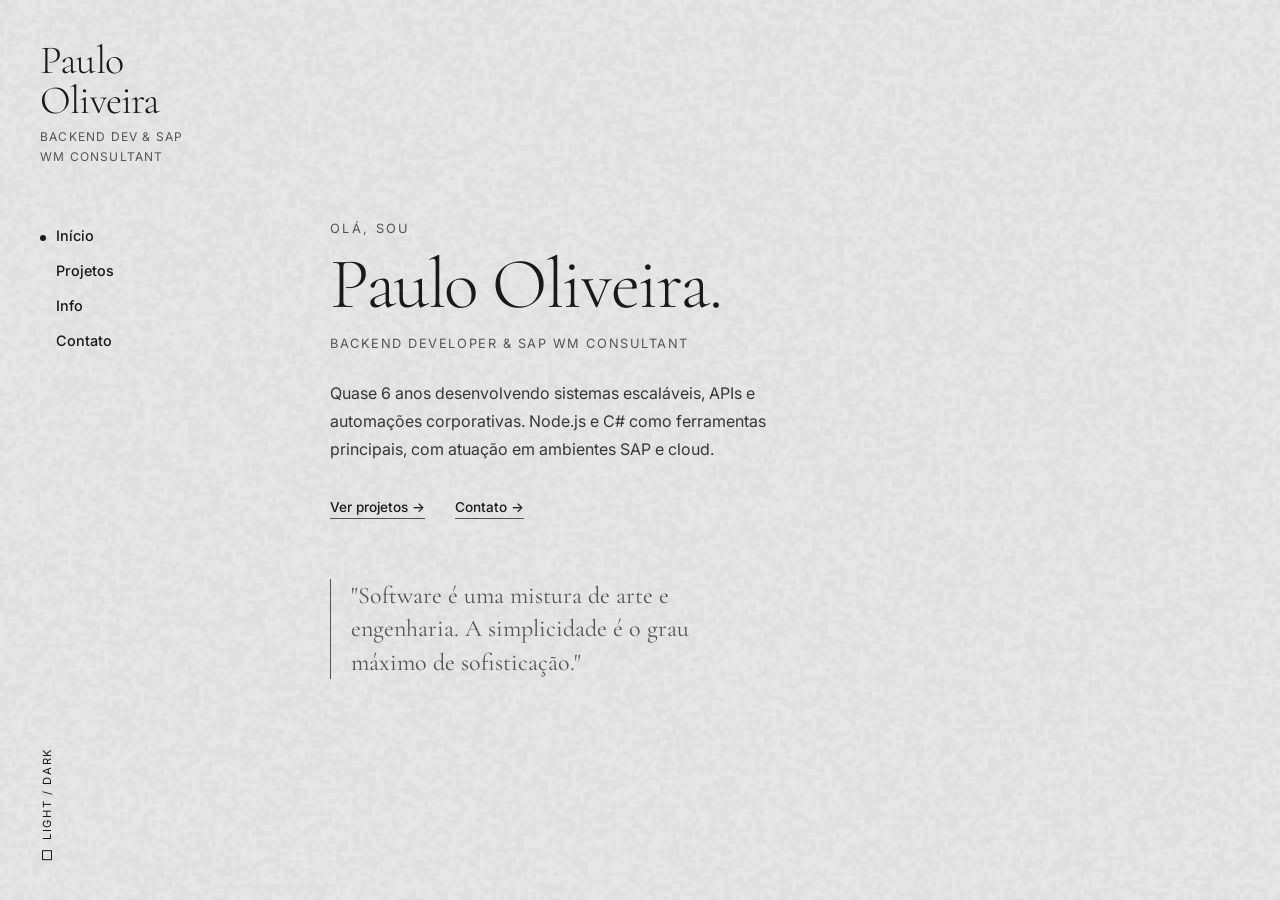
==== commit db3764a4: "feat: refresh portfolio projects and add themed recovery pages" ====
--- a/index.html
+++ b/index.html
@@ -1,1208 +1,193 @@
-<!DOCTYPE html>
-<html lang="pt-br">
-<head>
-    <meta charset="UTF-8">
-    <meta name="viewport" content="width=device-width, initial-scale=1.0">
-    <title>Paulo Oliveira — Backend Developer & SAP WM Consultant</title>
-    <meta name="description" content="Portfolio de Paulo Oliveira — Desenvolvedor Backend especializado em Node.js e C#, Consultor SAP WM com quase 6 anos de experiência em sistemas escaláveis, APIs e automações corporativas.">
-    <meta name="author" content="Paulo Oliveira">
-    <meta name="robots" content="index, follow">
-    <link rel="canonical" href="https://esc4n0rx.github.io/">
-
-    <meta property="og:type" content="website">
-    <meta property="og:url" content="https://esc4n0rx.github.io/">
-    <meta property="og:title" content="Paulo Oliveira — Backend Developer & SAP WM Consultant">
-    <meta property="og:description" content="Desenvolvedor Backend especializado em Node.js e C#, Consultor SAP WM com quase 6 anos de experiência em sistemas escaláveis, APIs e automações corporativas.">
-    <meta property="og:locale" content="pt_BR">
-
-    <meta name="twitter:card" content="summary">
-    <meta name="twitter:title" content="Paulo Oliveira — Backend Developer & SAP WM Consultant">
-    <meta name="twitter:description" content="Desenvolvedor Backend especializado em Node.js e C#, Consultor SAP WM com quase 6 anos de experiência em sistemas escaláveis, APIs e automações corporativas.">
-
-    <link rel="preconnect" href="https://fonts.googleapis.com">
-    <link rel="preconnect" href="https://fonts.gstatic.com" crossorigin>
-    <link href="https://fonts.googleapis.com/css2?family=Cormorant+Garamond:wght@300;400&family=Inter:wght@300;400;500&display=swap" rel="stylesheet">
-
-    <style>
-        :root {
-            --bg-color: #e6e6e6;
-            --text-color: #1a1a1a;
-            --accent-color: #555;
-            --noise-opacity: 0.09;
-            --transition: all 0.5s cubic-bezier(0.25, 1, 0.5, 1);
-        }
-        [data-theme="dark"] {
-            --bg-color: #0a0a0a;
-            --text-color: #f0f0f0;
-            --accent-color: #aaa;
-            --noise-opacity: 0.12;
-        }
-
-        * {
-            margin: 0;
-            padding: 0;
-            box-sizing: border-box;
-        }
-
-        body {
-            background-color: var(--bg-color);
-            color: var(--text-color);
-            font-family: 'Inter', sans-serif;
-            overflow-x: hidden;
-            transition: background-color 0.5s ease, color 0.5s ease;
-            height: 100vh;
-            width: 100vw;
-        }
-
-        #noise-canvas {
-            position: fixed;
-            top: 0;
-            left: 0;
-            width: 100%;
-            height: 100%;
-            pointer-events: none;
-            z-index: 9999;
-            opacity: var(--noise-opacity);
-        }
-
-        .container {
-            display: flex;
-            min-height: 100vh;
-            position: relative;
-            z-index: 1;
-        }
-
-        .sidebar {
-            width: 250px;
-            padding: 40px;
-            display: flex;
-            flex-direction: column;
-            position: fixed;
-            height: 100vh;
-            border-right: 1px solid transparent; /* Espaço reservado */
-        }
-
-        .brand h1 {
-            font-family: 'Cormorant Garamond', serif;
-            font-weight: 300;
-            font-size: 2.5rem;
-            line-height: 1;
-            margin-bottom: 5px;
-            letter-spacing: -0.02em;
-        }
-
-        .brand span {
-            font-size: 0.75rem;
-            text-transform: uppercase;
-            letter-spacing: 0.1em;
-            color: var(--accent-color);
-        }
-
-        .nav-menu {
-            margin-top: 60px;
-            list-style: none;
-        }
-
-        .nav-menu li {
-            margin-bottom: 15px;
-        }
-
-        .nav-menu a {
-            text-decoration: none;
-            color: var(--text-color);
-            font-size: 0.9rem;
-            font-weight: 500;
-            position: relative;
-            transition: opacity 0.3s;
-        }
-
-        .nav-menu a:hover {
-            opacity: 0.6;
-        }
-
-        .nav-menu a::before {
-            content: '';
-            display: inline-block;
-            width: 6px;
-            height: 6px;
-            background-color: var(--text-color);
-            border-radius: 50%;
-            margin-right: 10px;
-            opacity: 0;
-            transform: scale(0);
-            transition: var(--transition);
-        }
-
-        .nav-menu a.active::before {
-            opacity: 1;
-            transform: scale(1);
-        }
-
-        .theme-switch-wrapper {
-            margin-top: auto;
-            position: absolute;
-            bottom: 40px;
-            left: 40px;
-            writing-mode: vertical-rl;
-            transform: rotate(180deg);
-            display: flex;
-            align-items: center;
-            gap: 10px;
-            font-size: 0.7rem;
-            text-transform: uppercase;
-            letter-spacing: 0.15em;
-        }
-
-        .theme-switch {
-            cursor: pointer;
-            display: flex;
-            gap: 10px;
-            align-items: center;
-        }
-
-        .checkbox {
-            display: none;
-        }
-
-        .switch-indicator {
-            width: 10px;
-            height: 10px;
-            border: 1px solid var(--text-color);
-            background: transparent;
-            transition: var(--transition);
-        }
-
-        [data-theme="dark"] .switch-indicator {
-            background: var(--text-color);
-        }
-
-        .content {
-            margin-left: 250px;
-            flex: 1;
-            padding: 40px 80px;
-            display: flex;
-            flex-direction: column;
-            justify-content: center;
-            min-height: 100vh;
-        }
-
-        .section {
-            display: none;
-            animation: fadeIn 1s ease forwards;
-        }
-
-        .section.active {
-            display: block;
-        }
-
-        @keyframes fadeIn {
-            from { opacity: 0; transform: translateY(20px); }
-            to { opacity: 1; transform: translateY(0); }
-        }
-
-        .home-wrapper {
-            display: flex;
-            flex-direction: column;
-            gap: 60px;
-        }
-
-        .home-intro {
-            display: flex;
-            flex-direction: column;
-        }
-
-        .home-greeting {
-            font-size: 0.8rem;
-            text-transform: uppercase;
-            letter-spacing: 0.18em;
-            color: var(--accent-color);
-            margin-bottom: 12px;
-        }
-
-        .home-name {
-            font-family: 'Cormorant Garamond', serif;
-            font-weight: 300;
-            font-size: 4.5rem;
-            line-height: 1;
-            margin-bottom: 16px;
-            letter-spacing: -0.02em;
-        }
-
-        .home-role {
-            font-size: 0.8rem;
-            text-transform: uppercase;
-            letter-spacing: 0.12em;
-            color: var(--accent-color);
-            margin-bottom: 28px;
-        }
-
-        .home-desc {
-            font-size: 1rem;
-            line-height: 1.75;
-            max-width: 460px;
-            margin-bottom: 36px;
-            color: var(--text-color);
-            opacity: 0.85;
-        }
-
-        .home-cta {
-            display: flex;
-            gap: 30px;
-        }
-
-        .cta-link {
-            text-decoration: none;
-            color: var(--text-color);
-            font-size: 0.85rem;
-            font-weight: 500;
-            border-bottom: 1px solid var(--accent-color);
-            padding-bottom: 3px;
-            transition: opacity 0.3s, border-color 0.3s;
-        }
-
-        .cta-link:hover {
-            opacity: 0.5;
-        }
-
-        .home-quote {
-            font-family: 'Cormorant Garamond', serif;
-            font-size: 1.5rem;
-            line-height: 1.4;
-            max-width: 420px;
-            text-align: left;
-            color: var(--accent-color);
-            border-left: 1px solid var(--accent-color);
-            padding-left: 20px;
-        }
-
-        .home-corner-text {
-            position: absolute;
-            bottom: 40px;
-            right: 40px;
-            text-align: right;
-            font-size: 0.8rem;
-            line-height: 1.6;
-        }
-
-        .project-info {
-            display: flex;
-            flex-direction: column;
-            align-items: flex-end;
-            gap: 6px;
-        }
-
-        .project-badges {
-            display: flex;
-            gap: 8px;
-            align-items: center;
-        }
-
-        .project-badge {
-            font-size: 0.65rem;
-            text-transform: uppercase;
-            letter-spacing: 0.1em;
-            padding: 2px 7px;
-            border: 1px solid var(--accent-color);
-            border-radius: 2px;
-            color: var(--accent-color);
-        }
-
-        .project-badge.producao {
-            border-color: var(--text-color);
-            color: var(--text-color);
-        }
-
-        .project-year {
-            font-size: 0.72rem;
-            color: var(--accent-color);
-        }
-
-        .modal-meta-row {
-            display: flex;
-            align-items: center;
-            gap: 12px;
-            margin-bottom: 30px;
-        }
-
-        .modal-badge {
-            font-size: 0.7rem;
-            text-transform: uppercase;
-            letter-spacing: 0.1em;
-            padding: 3px 10px;
-            border: 1px solid var(--accent-color);
-            border-radius: 2px;
-            color: var(--accent-color);
-        }
-
-        .modal-badge.producao {
-            border-color: var(--text-color);
-            color: var(--text-color);
-        }
-
-        .modal-year {
-            font-size: 0.8rem;
-            color: var(--accent-color);
-        }
-
-        .project-list {
-            display: flex;
-            flex-direction: column;
-            gap: 40px;
-        }
-
-        .project-item {
-            border-bottom: 1px solid var(--accent-color);
-            padding-bottom: 20px;
-            display: flex;
-            justify-content: space-between;
-            align-items: baseline;
-            cursor: pointer;
-            transition: opacity 0.3s;
-        }
-
-        .project-item:hover {
-            opacity: 0.7;
-        }
-
-        .project-name {
-            font-family: 'Cormorant Garamond', serif;
-            font-size: 2rem;
-        }
-
-        .project-meta {
-            font-size: 0.8rem;
-            text-transform: uppercase;
-            color: var(--accent-color);
-        }
-
-        /* Modal Styles */
-        .modal {
-            display: none;
-            position: fixed;
-            z-index: 10000;
-            left: 0;
-            top: 0;
-            width: 100%;
-            height: 100%;
-            background-color: rgba(0, 0, 0, 0.5);
-            animation: fadeIn 0.3s ease;
-        }
-
-        .modal.active {
-            display: flex;
-            align-items: center;
-            justify-content: center;
-        }
-
-        .modal-content {
-            background-color: var(--bg-color);
-            padding: 60px;
-            border: 1px solid var(--accent-color);
-            width: 90%;
-            max-width: 900px;
-            max-height: 85vh;
-            overflow-y: auto;
-            animation: slideIn 0.3s ease;
-        }
-
-        @keyframes slideIn {
-            from { 
-                opacity: 0;
-                transform: translateY(-50px);
-            }
-            to { 
-                opacity: 1;
-                transform: translateY(0);
-            }
-        }
-
-        .modal-close {
-            float: right;
-            font-size: 2rem;
-            font-weight: bold;
-            color: var(--text-color);
-            cursor: pointer;
-            border: none;
-            background: none;
-            transition: opacity 0.3s;
-        }
-
-        .modal-close:hover {
-            opacity: 0.6;
-        }
-
-        .modal-title {
-            font-family: 'Cormorant Garamond', serif;
-            font-size: 3rem;
-            margin-bottom: 30px;
-            clear: both;
-        }
-
-        .modal-section {
-            margin-bottom: 40px;
-        }
-
-        .modal-section h3 {
-            font-family: 'Cormorant Garamond', serif;
-            font-size: 1.5rem;
-            margin-bottom: 15px;
-            color: var(--text-color);
-        }
-
-        .modal-description {
-            font-size: 1rem;
-            line-height: 1.8;
-            margin-bottom: 15px;
-            color: var(--text-color);
-        }
-
-        .features-list {
-            list-style: none;
-            margin-left: 0;
-            padding-left: 0;
-        }
-
-        .features-list li {
-            padding-left: 30px;
-            position: relative;
-            margin-bottom: 12px;
-            font-size: 0.95rem;
-            line-height: 1.6;
-        }
-
-        .features-list li::before {
-            content: '▸';
-            position: absolute;
-            left: 0;
-            color: var(--accent-color);
-        }
-
-        .stack-grid {
-            display: grid;
-            grid-template-columns: repeat(auto-fit, minmax(200px, 1fr));
-            gap: 20px;
-        }
-
-        .stack-item {
-            padding: 15px;
-            border: 1px solid var(--accent-color);
-            border-radius: 4px;
-            font-size: 0.9rem;
-        }
-
-        .stack-item-title {
-            font-weight: 600;
-            margin-bottom: 8px;
-            color: var(--accent-color);
-        }
-
-        .stack-item-content {
-            font-size: 0.85rem;
-            line-height: 1.6;
-        }
-
-        .info-content {
-            display: grid;
-            grid-template-columns: 1fr 1fr;
-            gap: 40px;
-        }
-        .info-text {
-            font-size: 1.1rem;
-            line-height: 1.8;
-        }
-
-        /* Stack Interativa - Info Section */
-        .stack-section {
-            display: flex;
-            flex-direction: column;
-            gap: 30px;
-        }
-
-        .stack-category {
-            display: flex;
-            flex-direction: column;
-            gap: 12px;
-        }
-
-        .stack-category-title {
-            font-size: 0.85rem;
-            text-transform: uppercase;
-            letter-spacing: 0.12em;
-            color: var(--accent-color);
-            font-weight: 600;
-            padding-bottom: 8px;
-            border-bottom: 1px solid var(--accent-color);
-        }
-
-        .stack-tags {
-            display: flex;
-            flex-wrap: wrap;
-            gap: 10px;
-        }
-
-        .stack-tag {
-            display: inline-block;
-            padding: 8px 16px;
-            border: 1px solid var(--accent-color);
-            border-radius: 3px;
-            font-size: 0.9rem;
-            color: var(--text-color);
-            background-color: transparent;
-            cursor: pointer;
-            transition: var(--transition);
-            position: relative;
-            overflow: hidden;
-            animation: tagSlideIn 0.5s ease-out forwards;
-            opacity: 0;
-        }
-
-        @keyframes tagSlideIn {
-            from {
-                opacity: 0;
-                transform: translateY(10px);
-            }
-            to {
-                opacity: 1;
-                transform: translateY(0);
-            }
-        }
-
-        .stack-tag:nth-child(1) { animation-delay: 0.05s; }
-        .stack-tag:nth-child(2) { animation-delay: 0.1s; }
-        .stack-tag:nth-child(3) { animation-delay: 0.15s; }
-        .stack-tag:nth-child(4) { animation-delay: 0.2s; }
-        .stack-tag:nth-child(5) { animation-delay: 0.25s; }
-
-        .stack-tag::before {
-            content: '';
-            position: absolute;
-            top: 0;
-            left: -100%;
-            width: 100%;
-            height: 100%;
-            background-color: var(--accent-color);
-            z-index: -1;
-            transition: left 0.3s ease;
-        }
-
-        .stack-tag:hover {
-            color: var(--bg-color);
-            border-color: var(--text-color);
-            transform: translateY(-3px);
-        }
-
-        .stack-tag:hover::before {
-            left: 0;
-        }
-
-        .contact-links a {
-            display: block;
-            font-size: 3rem;
-            font-family: 'Cormorant Garamond', serif;
-            color: var(--text-color);
-            text-decoration: none;
-            margin-bottom: 10px;
-            transition: transform 0.3s;
-        }
-        .contact-links a:hover {
-            transform: translateX(20px);
-            font-style: italic;
-        }
-
-        @media (max-width: 768px) {
-            .sidebar {
-                position: relative;
-                width: 100%;
-                height: auto;
-                padding: 20px;
-                border-bottom: 1px solid rgba(0,0,0,0.1);
-            }
-            .theme-switch-wrapper {
-                position: relative;
-                bottom: auto;
-                left: auto;
-                margin-top: 20px;
-                writing-mode: horizontal-tb;
-                transform: none;
-            }
-            .content {
-                margin-left: 0;
-                padding: 20px;
-            }
-            .home-quote {
-                font-size: 2rem;
-            }
-            .info-content {
-                grid-template-columns: 1fr;
-            }
-            .modal-content {
-                padding: 40px 20px;
-                width: 95%;
-                max-height: 90vh;
-            }
-            .modal-title {
-                font-size: 2rem;
-            }
-            .stack-grid {
-                grid-template-columns: 1fr;
-            }
-            .stack-tags {
-                gap: 8px;
-            }
-            .stack-tag {
-                padding: 6px 12px;
-                font-size: 0.85rem;
-            }
-            .home-name {
-                font-size: 3rem;
-            }
-            .project-info {
-                align-items: flex-end;
-            }
-            .project-badges {
-                flex-wrap: wrap;
-                justify-content: flex-end;
-            }
-        }
-    </style>
-</head>
-<body>
-
-    <canvas id="noise-canvas"></canvas>
-
-    <div class="container">
-        <nav class="sidebar">
-            <div class="brand">
-                <h1>Paulo Oliveira</h1> <span>Backend Dev & SAP WM Consultant</span>
-            </div>
-
-            <ul class="nav-menu">
-                <li><a href="#" onclick="showSection('inicio', this)" class="active">Início</a></li>
-                <li><a href="#" onclick="showSection('projetos', this)">Projetos</a></li>
-                <li><a href="#" onclick="showSection('info', this)">Info</a></li>
-                <li><a href="#" onclick="showSection('contato', this)">Contato</a></li>
-            </ul>
-
-            <div class="theme-switch-wrapper">
-                <div class="theme-switch" id="theme-toggle">
-                    <div class="switch-indicator"></div>
-                    <span>Light / Dark</span>
-                </div>
-            </div>
-        </nav>
-
-        <main class="content">
-            
-            <div id="inicio" class="section active">
-                <div class="home-wrapper">
-                    <div class="home-intro">
-                        <p class="home-greeting">Olá, sou</p>
-                        <h2 class="home-name">Paulo Oliveira.</h2>
-                        <p class="home-role">Backend Developer & SAP WM Consultant</p>
-                        <p class="home-desc">Quase 6 anos desenvolvendo sistemas escaláveis, APIs e automações corporativas. Node.js e C# como ferramentas principais, com atuação em ambientes SAP e cloud.</p>
-                        <div class="home-cta">
-                            <a href="#" class="cta-link" onclick="showSection('projetos', document.querySelectorAll('.nav-menu a')[1]); return false;">Ver projetos →</a>
-                            <a href="#" class="cta-link" onclick="showSection('contato', document.querySelectorAll('.nav-menu a')[3]); return false;">Contato →</a>
-                        </div>
-                    </div>
-                    <div class="home-quote">
-                        "Software é uma mistura de arte e engenharia. A simplicidade é o grau máximo de sofisticação."
-                    </div>
-                </div>
-            </div>
-
-            <div id="projetos" class="section">
-                <div class="project-list">
-                    <div class="project-item" onclick="openProjectModal(0)">
-                        <span class="project-name">GeoDesk</span>
-                        <div class="project-info">
-                            <span class="project-meta">Next.js / TypeScript / Supabase</span>
-                            <div class="project-badges">
-                                <span class="project-badge producao">Em Produção</span>
-                                <span class="project-year">2026</span>
-                            </div>
-                        </div>
-                    </div>
-                    <div class="project-item" onclick="openProjectModal(1)">
-                        <span class="project-name">Juntin</span>
-                        <div class="project-info">
-                            <span class="project-meta">React Native / Node.js / PostgreSQL</span>
-                            <div class="project-badges">
-                                <span class="project-badge producao">Em Produção</span>
-                                <span class="project-year">2026</span>
-                            </div>
-                        </div>
-                    </div>
-                    <div class="project-item" onclick="openProjectModal(2)">
-                        <span class="project-name">Lynx ERP</span>
-                        <div class="project-info">
-                            <span class="project-meta">C# / Next.js / Clean Architecture</span>
-                            <div class="project-badges">
-                                <span class="project-badge">Pessoal</span>
-                                <span class="project-year">2026</span>
-                            </div>
-                        </div>
-                    </div>
-                    <div class="project-item" onclick="openProjectModal(3)">
-                        <span class="project-name">TestForge</span>
-                        <div class="project-info">
-                            <span class="project-meta">Next.js / TypeScript / React</span>
-                            <div class="project-badges">
-                                <span class="project-badge">Pessoal</span>
-                                <span class="project-year">2026</span>
-                            </div>
-                        </div>
-                    </div>
-                    <div class="project-item" onclick="openProjectModal(4)">
-                        <span class="project-name">Abapfy</span>
-                        <div class="project-info">
-                            <span class="project-meta">Next.js / Node.js / LLMs</span>
-                            <div class="project-badges">
-                                <span class="project-badge producao">Em Produção</span>
-                                <span class="project-year">2026</span>
-                            </div>
-                        </div>
-                    </div>
-                    <div class="project-item" onclick="openProjectModal(5)">
-                        <span class="project-name">Pyambi</span>
-                        <div class="project-info">
-                            <span class="project-meta">Python / Flask / WebSockets</span>
-                            <div class="project-badges">
-                                <span class="project-badge">Pessoal</span>
-                                <span class="project-year">2025</span>
-                            </div>
-                        </div>
-                    </div>
-                    <div class="project-item" onclick="openProjectModal(6)">
-                        <span class="project-name">WinP2P</span>
-                        <div class="project-info">
-                            <span class="project-meta">Python / CustomTkinter / Sockets</span>
-                            <div class="project-badges">
-                                <span class="project-badge">Pessoal</span>
-                                <span class="project-year">2025</span>
-                            </div>
-                        </div>
-                    </div>
-                    <div class="project-item" onclick="openProjectModal(7)">
-                        <span class="project-name">Mint</span>
-                        <div class="project-info">
-                            <span class="project-meta">Python / Interpreter / VS Code</span>
-                            <div class="project-badges">
-                                <span class="project-badge">Pessoal</span>
-                                <span class="project-year">2025</span>
-                            </div>
-                        </div>
-                    </div>
-                </div>
-            </div>
-
-            <!-- Modal para projetos -->
-            <div id="project-modal" class="modal">
-                <div class="modal-content">
-                    <button class="modal-close" onclick="closeProjectModal()">&times;</button>
-                    <div id="modal-body"></div>
-                </div>
-            </div>
-
-            <div id="info" class="section">
-                <div class="info-content">
-                    <div>
-                        <h2 style="font-family: 'Cormorant Garamond'; font-size: 2rem; margin-bottom: 20px;">Sobre</h2>
-                        <p class="info-text">
-                            Sou Desenvolvedor Backend e Consultor SAP WM, formado em Análise e Desenvolvimento de Sistemas e pós-graduado em Desenvolvimento Full Stack Java. Possuo quase 6 anos de experiência na área de tecnologia, atuando no desenvolvimento de aplicações corporativas, APIs, automações e soluções voltadas à otimização de processos de negócio.
-                            <br><br>
-                            Minha principal atuação é com <strong>Node.js</strong> e <strong>C#</strong>, desenvolvendo sistemas escaláveis, integrações e serviços backend. Também possuo experiência com <strong>Python</strong>, <strong>React</strong>, <strong>Next.js</strong>, bancos de dados <strong>MySQL</strong> e <strong>PostgreSQL</strong>, além da plataforma <strong>Microsoft Azure</strong>.
-                            <br><br>
-                            Ao longo da minha trajetória, desenvolvi soluções internas de alto impacto, incluindo sistemas web, automações para ambientes SAP e aplicações que reduziram tarefas manuais, aumentaram a produtividade e proporcionaram maior eficiência operacional.
-                            <br><br>
-                            Tenho interesse em arquitetura de software, microsserviços, computação em nuvem e Inteligência Artificial aplicada a produtos. Também possuo experiência com Kubernetes, LangChain e modelos de linguagem (LLMs), buscando constantemente evoluir minhas habilidades e acompanhar as principais tendências do mercado.
-                            <br><br>
-                            Acredito que a tecnologia deve ser utilizada para resolver problemas reais de forma simples, eficiente e escalável. Estou em busca de novos desafios onde possa contribuir com soluções escaláveis, inovação e evolução contínua de produtos e processos.
-                        </p>
-                    </div>
-                    <div>
-                        <h2 style="font-family: 'Cormorant Garamond'; font-size: 2rem; margin-bottom: 20px;">Stack Tecnológico</h2>
-                        <div class="stack-section">
-                            <div class="stack-category">
-                                <div class="stack-category-title">Linguagens</div>
-                                <div class="stack-tags">
-                                    <span class="stack-tag">JavaScript (ES6+)</span>
-                                    <span class="stack-tag">TypeScript</span>
-                                    <span class="stack-tag">C#</span>
-                                    <span class="stack-tag">Python</span>
-                                    <span class="stack-tag">ABAP</span>
-                                </div>
-                            </div>
-
-                            <div class="stack-category">
-                                <div class="stack-category-title">Backend</div>
-                                <div class="stack-tags">
-                                    <span class="stack-tag">Node.js</span>
-                                    <span class="stack-tag">ASP.NET Core</span>
-                                    <span class="stack-tag">REST APIs</span>
-                                    <span class="stack-tag">Supabase</span>
-                                </div>
-                            </div>
-
-                            <div class="stack-category">
-                                <div class="stack-category-title">Frontend</div>
-                                <div class="stack-tags">
-                                    <span class="stack-tag">React</span>
-                                    <span class="stack-tag">Next.js</span>
-                                    <span class="stack-tag">React Native</span>
-                                    <span class="stack-tag">Tailwind CSS</span>
-                                    <span class="stack-tag">Shadcn/UI</span>
-                                </div>
-                            </div>
-
-                            <div class="stack-category">
-                                <div class="stack-category-title">Bancos de Dados</div>
-                                <div class="stack-tags">
-                                    <span class="stack-tag">PostgreSQL</span>
-                                    <span class="stack-tag">MySQL</span>
-                                    <span class="stack-tag">Redis</span>
-                                    <span class="stack-tag">SQLite</span>
-                                </div>
-                            </div>
-
-                            <div class="stack-category">
-                                <div class="stack-category-title">Cloud & DevOps</div>
-                                <div class="stack-tags">
-                                    <span class="stack-tag">Microsoft Azure</span>
-                                    <span class="stack-tag">Docker</span>
-                                    <span class="stack-tag">Kubernetes</span>
-                                    <span class="stack-tag">Git</span>
-                                </div>
-                            </div>
-
-                            <div class="stack-category">
-                                <div class="stack-category-title">IA & Especialidades</div>
-                                <div class="stack-tags">
-                                    <span class="stack-tag">LangChain</span>
-                                    <span class="stack-tag">LLMs</span>
-                                    <span class="stack-tag">SAP WM</span>
-                                    <span class="stack-tag">Microsserviços</span>
-                                </div>
-                            </div>
-                        </div>
-                    </div>
-                </div>
-            </div>
-
-            <div id="contato" class="section">
-                <div class="contact-links">
-                    <a href="https://www.linkedin.com/in/ppaulocunha/">LinkedIn ↗</a>
-                    <a href="https://github.com/esc4n0rx">GitHub ↗</a>
-                    <a href="https://www.instagram.com/pauloliverx">Instagram ↗</a>
-                    <a href="mailto:paulo.android99@gmail.com">Email ↗</a>
-                </div>
-            </div>
-
-        </main>
-    </div>
-
-    <script>
-        // --- Dados dos Projetos ---
-        const projectsData = [
-            {
-                name: "GeoDesk",
-                year: "2026",
-                status: "Em Produção",
-                description: "O GeoDesk é uma plataforma moderna de gerenciamento de chamados e demandas corporativas desenvolvida para centralizar solicitações, acompanhar o ciclo de atendimento e otimizar a comunicação entre usuários e equipes técnicas. A solução foi projetada com foco em escalabilidade, experiência do usuário e produtividade, oferecendo uma interface intuitiva inspirada em ferramentas modernas de gestão.",
-                features: [
-                    "Abertura e acompanhamento de chamados em tempo real.",
-                    "Gestão de usuários, equipes e níveis de permissão.",
-                    "Controle de prioridades, SLA e status de atendimento.",
-                    "Dashboard com indicadores e métricas operacionais.",
-                    "Histórico completo das interações e auditoria das demandas.",
-                    "Sistema preparado para expansão com novos módulos corporativos."
-                ],
-                stack: [
-                    { title: "Frontend", content: "Next.js, TypeScript" },
-                    { title: "UI", content: "Tailwind CSS, Shadcn/UI" },
-                    { title: "Backend", content: "Supabase" },
-                    { title: "Banco de Dados", content: "PostgreSQL" },
-                    { title: "Autenticação", content: "Supabase Auth" },
-                    { title: "Arquitetura", content: "Modular, Escalável e API First" }
-                ]
-            },
-            {
-                name: "Juntin",
-                year: "2026",
-                status: "Em Produção",
-                description: "O Juntin é um aplicativo mobile desenvolvido para auxiliar casais no gerenciamento da vida financeira de forma colaborativa. A plataforma permite controlar receitas, despesas, metas financeiras e objetivos compartilhados, oferecendo uma experiência simples, intuitiva e sincronizada entre ambos os parceiros.",
-                features: [
-                    "Controle compartilhado de receitas e despesas.",
-                    "Organização financeira por categorias.",
-                    "Metas financeiras em casal.",
-                    "Histórico de movimentações.",
-                    "Dashboard com gráficos e indicadores.",
-                    "Sincronização em tempo real entre os parceiros.",
-                    "Arquitetura preparada para futuras integrações bancárias."
-                ],
-                stack: [
-                    { title: "Mobile", content: "React Native" },
-                    { title: "Backend", content: "Node.js, TypeScript" },
-                    { title: "API", content: "REST" },
-                    { title: "Banco de Dados", content: "PostgreSQL" },
-                    { title: "Autenticação", content: "JWT" },
-                    { title: "Arquitetura", content: "Mobile First e Escalável" }
-                ]
-            },
-            {
-                name: "Lynx ERP",
-                year: "2026",
-                status: "Pessoal",
-                description: "O Lynx ERP é um sistema de gestão empresarial moderno, modular e escalável, desenvolvido para atender empresas de diferentes segmentos. Inspirado nos principais ERPs do mercado, o projeto centraliza processos corporativos em uma única plataforma, priorizando performance, flexibilidade e facilidade de expansão através de uma arquitetura baseada em módulos independentes.",
-                features: [
-                    "Gestão Financeira completa.",
-                    "Controle de Compras e Suprimentos.",
-                    "Gestão Comercial e Vendas.",
-                    "Controle de Estoque e Almoxarifado.",
-                    "CRM integrado.",
-                    "Recursos Humanos.",
-                    "Produção e PCP.",
-                    "Workflow de aprovações.",
-                    "Dashboards gerenciais.",
-                    "Relatórios dinâmicos.",
-                    "Controle de usuários e permissões.",
-                    "Arquitetura preparada para novos módulos e integrações."
-                ],
-                stack: [
-                    { title: "Backend", content: "C# (.NET / ASP.NET Core)" },
-                    { title: "Frontend", content: "Next.js, TypeScript" },
-                    { title: "UI", content: "Tailwind CSS, Shadcn/UI" },
-                    { title: "Banco de Dados", content: "PostgreSQL" },
-                    { title: "Arquitetura", content: "Modular, Clean Architecture" },
-                    { title: "Infraestrutura", content: "Docker, Azure, APIs REST" }
-                ]
-            },
-            {
-                name: "TestForge",
-                year: "2026",
-                status: "Pessoal",
-                description: "O TestForge é uma plataforma SaaS projetada para modernizar a forma como equipes de QA e desenvolvimento documentam e executam cenários de teste. O projeto substitui documentações estáticas (como arquivos Word/Excel) por fluxos visuais interativos, permitindo que os usuários criem, colaborem e exportem evidências de teste de forma dinâmica e profissional.",
-                features: [
-                    "Editor Visual de Fluxos: Criação de cenários de teste através de uma interface intuitiva de 'arrastar e conectar' etapas.",
-                    "Gestão de Workspace: Sistema robusto para gerenciamento de times, convites de membros e controle de permissões (Owner, Admin, Member).",
-                    "Execução com Evidências: Permite anexar prints e comentários em cada etapa específica do fluxo de teste durante a execução.",
-                    "Colaboração em Tempo Real: Ambiente preparado para o trabalho em equipe e feedback entre analistas e clientes.",
-                    "Sistema de Assinatura e Planos: Estrutura de planos (Start, Team, Enterprise) com limites dinâmicos de usuários e retenção de dados."
-                ],
-                stack: [
-                    { title: "Framework", content: "Next.js 15 (App Router), TypeScript" },
-                    { title: "UI/Styling", content: "Tailwind CSS, Shadcn/UI, Radix UI" },
-                    { title: "Visualização", content: "@xyflow/react (React Flow), GSAP" },
-                    { title: "Formulários", content: "React Hook Form, Zod" },
-                    { title: "Dados", content: "Recharts, Date-fns" },
-                    { title: "Backend", content: "Node.js, TypeScript, REST API" }
-                ]
-            },
-            {
-                name: "Abapfy",
-                year: "2026",
-                status: "Em Produção",
-                description: "Abapfy (ABAP AI Power) – Assistente Inteligente para Desenvolvimento SAP. Uma plataforma avançada de produtividade para desenvolvedores SAP que utiliza Inteligência Artificial Generativa para automatizar tarefas complexas no ciclo de vida de desenvolvimento ABAP. O sistema integra múltiplos modelos de IA para fornecer assistência técnica precisa.",
-                features: [
-                    "Gerador de Código ABAP: Criação automática de relatórios (ALV, simples), Module Pools, Classes OO e estruturas Fiori RAP.",
-                    "Depurador e Analista de Código: Ferramenta dedicada para analisar trechos de código, identificar bugs e sugerir correções imediatas.",
-                    "Criador de Especificações Funcionais: Automação na elaboração e refinamento de documentos técnicos e funcionais.",
-                    "Chat Assistente Especializado: Interface de conversação contextualizada para resolver dúvidas técnicas de SAP.",
-                    "Gestão de Provedores de IA: Painel de configuração para alternar entre diferentes modelos (OpenAI, Gemini, Anthropic, Groq)."
-                ],
-                stack: [
-                    { title: "Frontend", content: "Next.js (App Router), TypeScript, Shadcn/UI" },
-                    { title: "Backend", content: "Node.js, Supabase, PostgreSQL" },
-                    { title: "IA", content: "GPT-4, Claude, Gemini, Llama via APIs" },
-                    { title: "Estado", content: "Zustand" },
-                    { title: "Estilo", content: "Tailwind CSS, Dark/Light Mode" },
-                    { title: "Diferenciais", content: "Engenharia de Prompt Especializada, Arquitetura Modular" }
-                ]
-            },
-            {
-                name: "Pyambi",
-                year: "2025",
-                status: "Pessoal",
-                description: "O Pyambi é uma solução de software desenvolvida para criar experiências visuais imersivas através do controlo de sistemas de iluminação ambiente (Ambilight). O projeto permite a sincronização de cores entre conteúdos multimédia e fitas de LED, oferecendo uma interface de gestão simplificada e suporte para comunicação em tempo real.",
-                features: [
-                    "Controlo Ambilight Dinâmico: Algoritmos em Python para processamento e sincronização de cores de vídeo com hardware de iluminação.",
-                    "Interface de Gestão Web: Painel intuitivo para configurar parâmetros do sistema, brilho e modos de operação.",
-                    "Comunicação em Tempo Real: Implementação de WebSockets para garantir baixa latência na transmissão de comandos.",
-                    "Reprodutor Integrado: Interface dedicada para visualização e teste dos efeitos de iluminação em conjunto com conteúdo de vídeo.",
-                    "Configuração Persistente: Armazenamento de preferências do utilizador utilizando SQLite."
-                ],
-                stack: [
-                    { title: "Backend", content: "Python, Flask" },
-                    { title: "Frontend", content: "HTML5, Tailwind CSS" },
-                    { title: "Comunicação", content: "Socket.io, WebSockets" },
-                    { title: "Base de Dados", content: "SQLite" },
-                    { title: "Scripting", content: "JavaScript Vanilla" },
-                    { title: "Diferenciais", content: "Arquitetura Modular, Otimização para Hardware" }
-                ]
-            },
-            {
-                name: "WinP2P",
-                year: "2025",
-                status: "Pessoal",
-                description: "O WinP2P é uma aplicação desktop de alto desempenho concebida para a partilha direta de ficheiros entre dispositivos (Peer-to-Peer). O projeto foca-se na facilidade de uso através de uma interface gráfica intuitiva, garantindo que grandes volumes de dados possam ser transferidos de forma segura e privada.",
-                features: [
-                    "Transferência P2P Direta: Arquitetura que permite a um dispositivo atuar como servidor ou cliente para enviar e receber ficheiros.",
-                    "Segurança e Encriptação: Utilização de algoritmos criptográficos para proteger a integridade e a privacidade dos dados.",
-                    "Gestão de Sessões: Sistema de geração de códigos únicos para facilitar a conexão rápida entre pares.",
-                    "Interface Multi-Janela: Experiência de utilizador completa com janelas dedicadas para configuração e monitorização.",
-                    "Sistema de Auto-Update: Mecanismo integrado para verificação e instalação automática de novas versões do software."
-                ],
-                stack: [
-                    { title: "Linguagem", content: "Python" },
-                    { title: "Interface", content: "CustomTkinter (Dark/Light Mode)" },
-                    { title: "Rede", content: "Sockets, TCP/IP" },
-                    { title: "Segurança", content: "Criptografia, Encriptação de Dados" },
-                    { title: "Build", content: "PyInstaller (.exe)" },
-                    { title: "Diferenciais", content: "Design Modular, Pipeline CI/CD com GitHub Actions" }
-                ]
-            },
-            {
-                name: "Mint",
-                year: "2025",
-                status: "Pessoal",
-                description: "O Mint é uma linguagem de programação personalizada, desenhada com foco em simplicidade e robustez. O projeto engloba todo o ciclo de vida de uma linguagem, desde a análise léxica (lexing) até à execução (interpretação), incluindo uma ferramenta de análise estática (linter) e suporte oficial para VS Code.",
-                features: [
-                    "Interpretador Completo: Execução de scripts .mint com suporte para lógica condicional, operações aritméticas e manipulação de variáveis.",
-                    "Linter Integrado: Ferramenta de análise estática que identifica erros de sintaxe e inconsistências no código.",
-                    "Análise de Código Avançada: Implementação de um Lexer para tokenização e um Parser para geração de AST.",
-                    "Extensão para VS Code: Suporte nativo ao ambiente de desenvolvimento, incluindo syntax highlighting e ícones personalizados.",
-                    "Interface de Linha de Comando: Ferramenta prática para correr o interpretador ou o linter diretamente do terminal."
-                ],
-                stack: [
-                    { title: "Linguagem Core", content: "Python" },
-                    { title: "Arquitetura", content: "Lexer, Parser, Interpretador com AST" },
-                    { title: "VS Code", content: "Extensão VSIX, TextMate Grammars" },
-                    { title: "Erro Handling", content: "Sistema Customizado de Rastreio" },
-                    { title: "Tooling", content: "CLI, Linter, Debugger" },
-                    { title: "Diferenciais", content: "Ecossistema Completo, Extensibilidade" }
-                ]
-            }
-        ];
-
-        // --- 1. Script de Navegação ---
-        function showSection(sectionId, element) {
-            // Esconde todas as seções
-            document.querySelectorAll('.section').forEach(sec => {
-                sec.classList.remove('active');
-            });
-            // Mostra a desejada
-            document.getElementById(sectionId).classList.add('active');
-
-            // Atualiza menu ativo
-            document.querySelectorAll('.nav-menu a').forEach(link => {
-                link.classList.remove('active');
-            });
-            element.classList.add('active');
-        }
-
-        // --- 2. Script de Modal de Projetos ---
-        function openProjectModal(projectIndex) {
-            const project = projectsData[projectIndex];
-            const modal = document.getElementById('project-modal');
-            const modalBody = document.getElementById('modal-body');
-
-            let stackHTML = '<div class="stack-grid">';
-            project.stack.forEach(item => {
-                stackHTML += `
-                    <div class="stack-item">
-                        <div class="stack-item-title">${item.title}</div>
-                        <div class="stack-item-content">${item.content}</div>
-                    </div>
-                `;
-            });
-            stackHTML += '</div>';
-
-            let featuresHTML = '<ul class="features-list">';
-            project.features.forEach(feature => {
-                featuresHTML += `<li>${feature}</li>`;
-            });
-            featuresHTML += '</ul>';
-
-            const badgeClass = project.status === 'Em Produção' ? 'producao' : '';
-            modalBody.innerHTML = `
-                <h2 class="modal-title">${project.name}</h2>
-                <div class="modal-meta-row">
-                    <span class="modal-badge ${badgeClass}">${project.status}</span>
-                    <span class="modal-year">${project.year}</span>
-                </div>
-                <div class="modal-section">
-                    <h3>Descrição</h3>
-                    <p class="modal-description">${project.description}</p>
-                </div>
-                <div class="modal-section">
-                    <h3>Principais Funcionalidades</h3>
-                    ${featuresHTML}
-                </div>
-                <div class="modal-section">
-                    <h3>Stack Tecnológica</h3>
-                    ${stackHTML}
-                </div>
-            `;
-
-            modal.classList.add('active');
-        }
-
-        function closeProjectModal() {
-            const modal = document.getElementById('project-modal');
-            modal.classList.remove('active');
-        }
-
-        // Fechar modal ao clicar fora do conteúdo
-        window.addEventListener('click', (e) => {
-            const modal = document.getElementById('project-modal');
-            if (e.target === modal) {
-                closeProjectModal();
-            }
-        });
-
-        // --- 3. Script Dark Mode ---
-        const toggle = document.getElementById('theme-toggle');
-        const body = document.body;
-        
-        toggle.addEventListener('click', () => {
-            const currentTheme = body.getAttribute('data-theme');
-            if (currentTheme === 'dark') {
-                body.setAttribute('data-theme', 'light');
-            } else {
-                body.setAttribute('data-theme', 'dark');
-            }
-        });
-
-        // --- 4. Script de Noise (Granulação) ---
-        const canvas = document.getElementById('noise-canvas');
-        const ctx = canvas.getContext('2d');
-
-        const resizeCanvas = () => {
-            canvas.width = window.innerWidth;
-            canvas.height = window.innerHeight;
-        };
-
-        window.addEventListener('resize', resizeCanvas);
-        resizeCanvas();
-
-        function noise() {
-            const w = canvas.width;
-            const h = canvas.height;
-            const idata = ctx.createImageData(w, h);
-            const buffer32 = new Uint32Array(idata.data.buffer);
-            const len = buffer32.length;
-
-            for (let i = 0; i < len; i++) {
-                if (Math.random() < 0.5) {
-                    buffer32[i] = 0xff000000 | (Math.random() * 50);
-                }
-            }
-            ctx.putImageData(idata, 0, 0);
-            requestAnimationFrame(noise);
-        }
-
-        noise();
-    </script>
-</body>
-
-</html>
+<!DOCTYPE html>
+<html lang="pt-br">
+<head>
+    <meta charset="UTF-8">
+    <meta name="viewport" content="width=device-width, initial-scale=1.0">
+    <title>Paulo Oliveira — Backend Developer & SAP WM Consultant</title>
+    <meta name="description" content="Portfolio de Paulo Oliveira — Desenvolvedor Backend especializado em Node.js e C#, Consultor SAP WM com quase 6 anos de experiência em sistemas escaláveis, APIs e automações corporativas.">
+    <meta name="author" content="Paulo Oliveira">
+    <meta name="robots" content="index, follow">
+    <link rel="canonical" href="https://esc4n0rx.github.io/">
+
+    <meta property="og:type" content="website">
+    <meta property="og:url" content="https://esc4n0rx.github.io/">
+    <meta property="og:title" content="Paulo Oliveira — Backend Developer & SAP WM Consultant">
+    <meta property="og:description" content="Desenvolvedor Backend especializado em Node.js e C#, Consultor SAP WM com quase 6 anos de experiência em sistemas escaláveis, APIs e automações corporativas.">
+    <meta property="og:locale" content="pt_BR">
+
+    <meta name="twitter:card" content="summary">
+    <meta name="twitter:title" content="Paulo Oliveira — Backend Developer & SAP WM Consultant">
+    <meta name="twitter:description" content="Desenvolvedor Backend especializado em Node.js e C#, Consultor SAP WM com quase 6 anos de experiência em sistemas escaláveis, APIs e automações corporativas.">
+
+    <link rel="preconnect" href="https://fonts.googleapis.com">
+    <link rel="preconnect" href="https://fonts.gstatic.com" crossorigin>
+    <link href="https://fonts.googleapis.com/css2?family=Cormorant+Garamond:wght@300;400&family=Inter:wght@300;400;500&display=swap" rel="stylesheet">
+
+    <link rel="stylesheet" href="/styles.css">
+</head>
+<body>
+
+    <canvas id="noise-canvas"></canvas>
+
+    <div class="container">
+        <nav class="sidebar">
+            <div class="brand">
+                <h1>Paulo Oliveira</h1> <span>Backend Dev & SAP WM Consultant</span>
+            </div>
+
+            <ul class="nav-menu">
+                <li><a href="#inicio" class="active">Início</a></li>
+                <li><a href="#projetos">Projetos</a></li>
+                <li><a href="#info">Info</a></li>
+                <li><a href="#contato">Contato</a></li>
+            </ul>
+
+            <div class="theme-switch-wrapper">
+                <button class="theme-switch" id="theme-toggle" type="button" aria-label="Ativar tema escuro" aria-pressed="false">
+                    <span class="switch-indicator" aria-hidden="true"></span>
+                    <span>Light / Dark</span>
+                </button>
+            </div>
+        </nav>
+
+        <main class="content">
+
+            <div id="inicio" class="section active">
+                <div class="home-wrapper">
+                    <div class="home-intro">
+                        <p class="home-greeting">Olá, sou</p>
+                        <h2 class="home-name">Paulo Oliveira.</h2>
+                        <p class="home-role">Backend Developer & SAP WM Consultant</p>
+                        <p class="home-desc">Quase 6 anos desenvolvendo sistemas escaláveis, APIs e automações corporativas. Node.js e C# como ferramentas principais, com atuação em ambientes SAP e cloud.</p>
+                        <div class="home-cta">
+                            <a href="#projetos" class="cta-link">Ver projetos →</a>
+                            <a href="#contato" class="cta-link">Contato →</a>
+                        </div>
+                    </div>
+                    <div class="home-quote">
+                        "Software é uma mistura de arte e engenharia. A simplicidade é o grau máximo de sofisticação."
+                    </div>
+                </div>
+            </div>
+
+            <div id="projetos" class="section"><h2 class="section-title">Projetos selecionados</h2><p class="section-intro">De produtos corporativos a linguagens e sistemas em tempo real.</p><div class="project-list"><button class="project-item" type="button" data-project="abapfy" aria-haspopup="dialog"><span><span class="project-name">Abapfy</span><span class="project-summary">Workspace desktop de IA para equipes SAP.</span></span><span class="project-info"><span class="project-meta">Electron / React / Supabase / MCP</span><span class="project-badges"><span class="project-badge">Desktop</span></span></span></button>
+<button class="project-item" type="button" data-project="tako" aria-haspopup="dialog"><span><span class="project-name">Tako</span><span class="project-summary">Backend de cardápio digital e pedidos para lojas.</span></span><span class="project-info"><span class="project-meta">C# / ASP.NET Core / PostgreSQL</span><span class="project-badges"><span class="project-badge">Backend SaaS</span></span></span></button>
+<button class="project-item" type="button" data-project="drawai" aria-haspopup="dialog"><span><span class="project-name">DrawAi</span><span class="project-summary">Diagramas colaborativos com copiloto de IA.</span></span><span class="project-info"><span class="project-meta">React / TypeScript / Yjs</span><span class="project-badges"><span class="project-badge">Web</span></span></span></button>
+<button class="project-item" type="button" data-project="vynpad" aria-haspopup="dialog"><span><span class="project-name">VynPad</span><span class="project-summary">Seu Android como controle de Xbox para o PC.</span></span><span class="project-info"><span class="project-meta">Rust / Tauri / Kotlin</span><span class="project-badges"><span class="project-badge">Em evolução</span></span></span></button>
+<button class="project-item" type="button" data-project="lyn" aria-haspopup="dialog"><span><span class="project-name">Lyn</span><span class="project-summary">Linguagem de programação para o ERP Lynx.</span></span><span class="project-info"><span class="project-meta">Rust / Compilador / VM</span><span class="project-badges"><span class="project-badge">Alpha</span></span></span></button>
+<button class="project-item" type="button" data-project="torrentflixx" aria-haspopup="dialog"><span><span class="project-name">TorrentFlixx</span><span class="project-summary">Streaming via torrents com entrega HTTP parcial.</span></span><span class="project-info"><span class="project-meta">Node.js / Express / WebTorrent</span><span class="project-badges"><span class="project-badge">Experimental</span></span></span></button>
+</div></div>
+<!-- Modal para projetos -->
+            <dialog id="project-modal" class="modal" aria-labelledby="project-title">
+                <div class="modal-content">
+                    <button class="modal-close" type="button" aria-label="Fechar projeto">&times;</button>
+                    <div id="modal-body"></div>
+                </div>
+            </dialog>
+
+            <div id="info" class="section">
+                <div class="info-content">
+                    <div>
+                        <h2 style="font-family: 'Cormorant Garamond'; font-size: 2rem; margin-bottom: 20px;">Sobre</h2>
+                        <p class="info-text">
+                            Sou Desenvolvedor Backend e Consultor SAP WM, formado em Análise e Desenvolvimento de Sistemas e pós-graduado em Desenvolvimento Full Stack Java. Possuo quase 6 anos de experiência na área de tecnologia, atuando no desenvolvimento de aplicações corporativas, APIs, automações e soluções voltadas à otimização de processos de negócio.
+                            <br><br>
+                            Minha principal atuação é com <strong>Node.js</strong> e <strong>C#</strong>, desenvolvendo sistemas escaláveis, integrações e serviços backend. Também possuo experiência com <strong>Python</strong>, <strong>React</strong>, <strong>Next.js</strong>, bancos de dados <strong>MySQL</strong> e <strong>PostgreSQL</strong>, além da plataforma <strong>Microsoft Azure</strong>.
+                            <br><br>
+                            Ao longo da minha trajetória, desenvolvi soluções internas de alto impacto, incluindo sistemas web, automações para ambientes SAP e aplicações que reduziram tarefas manuais, aumentaram a produtividade e proporcionaram maior eficiência operacional.
+                            <br><br>
+                            Tenho interesse em arquitetura de software, microsserviços, computação em nuvem e Inteligência Artificial aplicada a produtos. Também possuo experiência com Kubernetes, LangChain e modelos de linguagem (LLMs), buscando constantemente evoluir minhas habilidades e acompanhar as principais tendências do mercado.
+                            <br><br>
+                            Acredito que a tecnologia deve ser utilizada para resolver problemas reais de forma simples, eficiente e escalável. Estou em busca de novos desafios onde possa contribuir com soluções escaláveis, inovação e evolução contínua de produtos e processos.
+                        </p>
+                    </div>
+                    <div>
+                        <h2 style="font-family: 'Cormorant Garamond'; font-size: 2rem; margin-bottom: 20px;">Stack Tecnológico</h2>
+                        <div class="stack-section">
+                            <div class="stack-category">
+                                <div class="stack-category-title">Linguagens</div>
+                                <div class="stack-tags">
+                                    <span class="stack-tag">JavaScript (ES6+)</span>
+                                    <span class="stack-tag">TypeScript</span>
+                                    <span class="stack-tag">C#</span>
+                                    <span class="stack-tag">Python</span>
+                                    <span class="stack-tag">ABAP</span>
+                                </div>
+                            </div>
+
+                            <div class="stack-category">
+                                <div class="stack-category-title">Backend</div>
+                                <div class="stack-tags">
+                                    <span class="stack-tag">Node.js</span>
+                                    <span class="stack-tag">ASP.NET Core</span>
+                                    <span class="stack-tag">REST APIs</span>
+                                    <span class="stack-tag">Supabase</span>
+                                </div>
+                            </div>
+
+                            <div class="stack-category">
+                                <div class="stack-category-title">Frontend</div>
+                                <div class="stack-tags">
+                                    <span class="stack-tag">React</span>
+                                    <span class="stack-tag">Next.js</span>
+                                    <span class="stack-tag">React Native</span>
+                                    <span class="stack-tag">Tailwind CSS</span>
+                                    <span class="stack-tag">Shadcn/UI</span>
+                                </div>
+                            </div>
+
+                            <div class="stack-category">
+                                <div class="stack-category-title">Bancos de Dados</div>
+                                <div class="stack-tags">
+                                    <span class="stack-tag">PostgreSQL</span>
+                                    <span class="stack-tag">MySQL</span>
+                                    <span class="stack-tag">Redis</span>
+                                    <span class="stack-tag">SQLite</span>
+                                </div>
+                            </div>
+
+                            <div class="stack-category">
+                                <div class="stack-category-title">Cloud & DevOps</div>
+                                <div class="stack-tags">
+                                    <span class="stack-tag">Microsoft Azure</span>
+                                    <span class="stack-tag">Docker</span>
+                                    <span class="stack-tag">Kubernetes</span>
+                                    <span class="stack-tag">Git</span>
+                                </div>
+                            </div>
+
+                            <div class="stack-category">
+                                <div class="stack-category-title">IA & Especialidades</div>
+                                <div class="stack-tags">
+                                    <span class="stack-tag">LangChain</span>
+                                    <span class="stack-tag">LLMs</span>
+                                    <span class="stack-tag">SAP WM</span>
+                                    <span class="stack-tag">Microsserviços</span>
+                                </div>
+                            </div>
+                        </div>
+                    </div>
+                </div>
+            </div>
+
+            <div id="contato" class="section">
+                <div class="contact-links">
+                    <a href="https://www.linkedin.com/in/ppaulocunha/">LinkedIn ↗</a>
+                    <a href="https://github.com/esc4n0rx">GitHub ↗</a>
+                    <a href="https://www.instagram.com/pauloliverx">Instagram ↗</a>
+                    <a href="mailto:paulo.android99@gmail.com">Email ↗</a>
+                </div>
+            </div>
+
+        </main>
+    </div>
+
+    <!-- Dev curioso? O console tem uma pista. -->
+    <div class="toast" id="dev-toast" role="status" hidden></div>
+    <noscript><p class="section-intro">Ative o JavaScript para navegar entre as seções. Você também pode <a href="mailto:paulo.android99@gmail.com">entrar em contato por e-mail</a>.</p></noscript>
+    <script src="/error.js"></script>
+    <script src="/projects.js"></script>
+    <script src="/app.js"></script>
+</body>
+
+</html>
--- a/styles.css
+++ b/styles.css
@@ -0,0 +1,686 @@
+:root {
+            --bg-color: #e6e6e6;
+            --text-color: #1a1a1a;
+            --accent-color: #555;
+            --noise-opacity: 0.09;
+            --transition: all 0.5s cubic-bezier(0.25, 1, 0.5, 1);
+        }
+        [data-theme="dark"] {
+            --bg-color: #0a0a0a;
+            --text-color: #f0f0f0;
+            --accent-color: #aaa;
+            --noise-opacity: 0.12;
+        }
+
+        * {
+            margin: 0;
+            padding: 0;
+            box-sizing: border-box;
+        }
+
+        body {
+            background-color: var(--bg-color);
+            color: var(--text-color);
+            font-family: 'Inter', sans-serif;
+            overflow-x: hidden;
+            transition: background-color 0.5s ease, color 0.5s ease;
+            height: 100vh;
+            width: 100vw;
+        }
+
+        #noise-canvas {
+            position: fixed;
+            top: 0;
+            left: 0;
+            width: 100%;
+            height: 100%;
+            pointer-events: none;
+            z-index: 9999;
+            opacity: var(--noise-opacity);
+        }
+
+        .container {
+            display: flex;
+            min-height: 100vh;
+            position: relative;
+            z-index: 1;
+        }
+
+        .sidebar {
+            width: 250px;
+            padding: 40px;
+            display: flex;
+            flex-direction: column;
+            position: fixed;
+            height: 100vh;
+            border-right: 1px solid transparent; /* Espaço reservado */
+        }
+
+        .brand h1 {
+            font-family: 'Cormorant Garamond', serif;
+            font-weight: 300;
+            font-size: 2.5rem;
+            line-height: 1;
+            margin-bottom: 5px;
+            letter-spacing: -0.02em;
+        }
+
+        .brand span {
+            font-size: 0.75rem;
+            text-transform: uppercase;
+            letter-spacing: 0.1em;
+            color: var(--accent-color);
+        }
+
+        .nav-menu {
+            margin-top: 60px;
+            list-style: none;
+        }
+
+        .nav-menu li {
+            margin-bottom: 15px;
+        }
+
+        .nav-menu a {
+            text-decoration: none;
+            color: var(--text-color);
+            font-size: 0.9rem;
+            font-weight: 500;
+            position: relative;
+            transition: opacity 0.3s;
+        }
+
+        .nav-menu a:hover {
+            opacity: 0.6;
+        }
+
+        .nav-menu a::before {
+            content: '';
+            display: inline-block;
+            width: 6px;
+            height: 6px;
+            background-color: var(--text-color);
+            border-radius: 50%;
+            margin-right: 10px;
+            opacity: 0;
+            transform: scale(0);
+            transition: var(--transition);
+        }
+
+        .nav-menu a.active::before {
+            opacity: 1;
+            transform: scale(1);
+        }
+
+        .theme-switch-wrapper {
+            margin-top: auto;
+            position: absolute;
+            bottom: 40px;
+            left: 40px;
+            writing-mode: vertical-rl;
+            transform: rotate(180deg);
+            display: flex;
+            align-items: center;
+            gap: 10px;
+            font-size: 0.7rem;
+            text-transform: uppercase;
+            letter-spacing: 0.15em;
+        }
+
+        .theme-switch {
+            cursor: pointer;
+            display: flex;
+            gap: 10px;
+            align-items: center;
+        }
+
+        .checkbox {
+            display: none;
+        }
+
+        .switch-indicator {
+            width: 10px;
+            height: 10px;
+            border: 1px solid var(--text-color);
+            background: transparent;
+            transition: var(--transition);
+        }
+
+        [data-theme="dark"] .switch-indicator {
+            background: var(--text-color);
+        }
+
+        .content {
+            margin-left: 250px;
+            flex: 1;
+            padding: 40px 80px;
+            display: flex;
+            flex-direction: column;
+            justify-content: center;
+            min-height: 100vh;
+        }
+
+        .section {
+            display: none;
+            animation: fadeIn 1s ease forwards;
+        }
+
+        .section.active {
+            display: block;
+        }
+
+        @keyframes fadeIn {
+            from { opacity: 0; transform: translateY(20px); }
+            to { opacity: 1; transform: translateY(0); }
+        }
+
+        .home-wrapper {
+            display: flex;
+            flex-direction: column;
+            gap: 60px;
+        }
+
+        .home-intro {
+            display: flex;
+            flex-direction: column;
+        }
+
+        .home-greeting {
+            font-size: 0.8rem;
+            text-transform: uppercase;
+            letter-spacing: 0.18em;
+            color: var(--accent-color);
+            margin-bottom: 12px;
+        }
+
+        .home-name {
+            font-family: 'Cormorant Garamond', serif;
+            font-weight: 300;
+            font-size: 4.5rem;
+            line-height: 1;
+            margin-bottom: 16px;
+            letter-spacing: -0.02em;
+        }
+
+        .home-role {
+            font-size: 0.8rem;
+            text-transform: uppercase;
+            letter-spacing: 0.12em;
+            color: var(--accent-color);
+            margin-bottom: 28px;
+        }
+
+        .home-desc {
+            font-size: 1rem;
+            line-height: 1.75;
+            max-width: 460px;
+            margin-bottom: 36px;
+            color: var(--text-color);
+            opacity: 0.85;
+        }
+
+        .home-cta {
+            display: flex;
+            gap: 30px;
+        }
+
+        .cta-link {
+            text-decoration: none;
+            color: var(--text-color);
+            font-size: 0.85rem;
+            font-weight: 500;
+            border-bottom: 1px solid var(--accent-color);
+            padding-bottom: 3px;
+            transition: opacity 0.3s, border-color 0.3s;
+        }
+
+        .cta-link:hover {
+            opacity: 0.5;
+        }
+
+        .home-quote {
+            font-family: 'Cormorant Garamond', serif;
+            font-size: 1.5rem;
+            line-height: 1.4;
+            max-width: 420px;
+            text-align: left;
+            color: var(--accent-color);
+            border-left: 1px solid var(--accent-color);
+            padding-left: 20px;
+        }
+
+        .home-corner-text {
+            position: absolute;
+            bottom: 40px;
+            right: 40px;
+            text-align: right;
+            font-size: 0.8rem;
+            line-height: 1.6;
+        }
+
+        .project-info {
+            display: flex;
+            flex-direction: column;
+            align-items: flex-end;
+            gap: 6px;
+        }
+
+        .project-badges {
+            display: flex;
+            gap: 8px;
+            align-items: center;
+        }
+
+        .project-badge {
+            font-size: 0.65rem;
+            text-transform: uppercase;
+            letter-spacing: 0.1em;
+            padding: 2px 7px;
+            border: 1px solid var(--accent-color);
+            border-radius: 2px;
+            color: var(--accent-color);
+        }
+
+        .project-badge.producao {
+            border-color: var(--text-color);
+            color: var(--text-color);
+        }
+
+        .project-year {
+            font-size: 0.72rem;
+            color: var(--accent-color);
+        }
+
+        .modal-meta-row {
+            display: flex;
+            align-items: center;
+            gap: 12px;
+            margin-bottom: 30px;
+        }
+
+        .modal-badge {
+            font-size: 0.7rem;
+            text-transform: uppercase;
+            letter-spacing: 0.1em;
+            padding: 3px 10px;
+            border: 1px solid var(--accent-color);
+            border-radius: 2px;
+            color: var(--accent-color);
+        }
+
+        .modal-badge.producao {
+            border-color: var(--text-color);
+            color: var(--text-color);
+        }
+
+        .modal-year {
+            font-size: 0.8rem;
+            color: var(--accent-color);
+        }
+
+        .project-list {
+            display: flex;
+            flex-direction: column;
+            gap: 40px;
+        }
+
+        .project-item {
+            border-bottom: 1px solid var(--accent-color);
+            padding-bottom: 20px;
+            display: flex;
+            justify-content: space-between;
+            align-items: baseline;
+            cursor: pointer;
+            transition: opacity 0.3s;
+        }
+
+        .project-item:hover {
+            opacity: 0.7;
+        }
+
+        .project-name {
+            font-family: 'Cormorant Garamond', serif;
+            font-size: 2rem;
+        }
+
+        .project-meta {
+            font-size: 0.8rem;
+            text-transform: uppercase;
+            color: var(--accent-color);
+        }
+
+        /* Modal Styles */
+        .modal {
+            display: none;
+            position: fixed;
+            z-index: 10000;
+            left: 0;
+            top: 0;
+            width: 100%;
+            height: 100%;
+            background-color: rgba(0, 0, 0, 0.5);
+            animation: fadeIn 0.3s ease;
+        }
+
+        .modal.active {
+            display: flex;
+            align-items: center;
+            justify-content: center;
+        }
+
+        .modal-content {
+            background-color: var(--bg-color);
+            padding: 60px;
+            border: 1px solid var(--accent-color);
+            width: 90%;
+            max-width: 900px;
+            max-height: 85vh;
+            overflow-y: auto;
+            animation: slideIn 0.3s ease;
+        }
+
+        @keyframes slideIn {
+            from { 
+                opacity: 0;
+                transform: translateY(-50px);
+            }
+            to { 
+                opacity: 1;
+                transform: translateY(0);
+            }
+        }
+
+        .modal-close {
+            float: right;
+            font-size: 2rem;
+            font-weight: bold;
+            color: var(--text-color);
+            cursor: pointer;
+            border: none;
+            background: none;
+            transition: opacity 0.3s;
+        }
+
+        .modal-close:hover {
+            opacity: 0.6;
+        }
+
+        .modal-title {
+            font-family: 'Cormorant Garamond', serif;
+            font-size: 3rem;
+            margin-bottom: 30px;
+            clear: both;
+        }
+
+        .modal-section {
+            margin-bottom: 40px;
+        }
+
+        .modal-section h3 {
+            font-family: 'Cormorant Garamond', serif;
+            font-size: 1.5rem;
+            margin-bottom: 15px;
+            color: var(--text-color);
+        }
+
+        .modal-description {
+            font-size: 1rem;
+            line-height: 1.8;
+            margin-bottom: 15px;
+            color: var(--text-color);
+        }
+
+        .features-list {
+            list-style: none;
+            margin-left: 0;
+            padding-left: 0;
+        }
+
+        .features-list li {
+            padding-left: 30px;
+            position: relative;
+            margin-bottom: 12px;
+            font-size: 0.95rem;
+            line-height: 1.6;
+        }
+
+        .features-list li::before {
+            content: '▸';
+            position: absolute;
+            left: 0;
+            color: var(--accent-color);
+        }
+
+        .stack-grid {
+            display: grid;
+            grid-template-columns: repeat(auto-fit, minmax(200px, 1fr));
+            gap: 20px;
+        }
+
+        .stack-item {
+            padding: 15px;
+            border: 1px solid var(--accent-color);
+            border-radius: 4px;
+            font-size: 0.9rem;
+        }
+
+        .stack-item-title {
+            font-weight: 600;
+            margin-bottom: 8px;
+            color: var(--accent-color);
+        }
+
+        .stack-item-content {
+            font-size: 0.85rem;
+            line-height: 1.6;
+        }
+
+        .info-content {
+            display: grid;
+            grid-template-columns: 1fr 1fr;
+            gap: 40px;
+        }
+        .info-text {
+            font-size: 1.1rem;
+            line-height: 1.8;
+        }
+
+        /* Stack Interativa - Info Section */
+        .stack-section {
+            display: flex;
+            flex-direction: column;
+            gap: 30px;
+        }
+
+        .stack-category {
+            display: flex;
+            flex-direction: column;
+            gap: 12px;
+        }
+
+        .stack-category-title {
+            font-size: 0.85rem;
+            text-transform: uppercase;
+            letter-spacing: 0.12em;
+            color: var(--accent-color);
+            font-weight: 600;
+            padding-bottom: 8px;
+            border-bottom: 1px solid var(--accent-color);
+        }
+
+        .stack-tags {
+            display: flex;
+            flex-wrap: wrap;
+            gap: 10px;
+        }
+
+        .stack-tag {
+            display: inline-block;
+            padding: 8px 16px;
+            border: 1px solid var(--accent-color);
+            border-radius: 3px;
+            font-size: 0.9rem;
+            color: var(--text-color);
+            background-color: transparent;
+            cursor: pointer;
+            transition: var(--transition);
+            position: relative;
+            overflow: hidden;
+            animation: tagSlideIn 0.5s ease-out forwards;
+            opacity: 0;
+        }
+
+        @keyframes tagSlideIn {
+            from {
+                opacity: 0;
+                transform: translateY(10px);
+            }
+            to {
+                opacity: 1;
+                transform: translateY(0);
+            }
+        }
+
+        .stack-tag:nth-child(1) { animation-delay: 0.05s; }
+        .stack-tag:nth-child(2) { animation-delay: 0.1s; }
+        .stack-tag:nth-child(3) { animation-delay: 0.15s; }
+        .stack-tag:nth-child(4) { animation-delay: 0.2s; }
+        .stack-tag:nth-child(5) { animation-delay: 0.25s; }
+
+        .stack-tag::before {
+            content: '';
+            position: absolute;
+            top: 0;
+            left: -100%;
+            width: 100%;
+            height: 100%;
+            background-color: var(--accent-color);
+            z-index: -1;
+            transition: left 0.3s ease;
+        }
+
+        .stack-tag:hover {
+            color: var(--bg-color);
+            border-color: var(--text-color);
+            transform: translateY(-3px);
+        }
+
+        .stack-tag:hover::before {
+            left: 0;
+        }
+
+        .contact-links a {
+            display: block;
+            font-size: 3rem;
+            font-family: 'Cormorant Garamond', serif;
+            color: var(--text-color);
+            text-decoration: none;
+            margin-bottom: 10px;
+            transition: transform 0.3s;
+        }
+        .contact-links a:hover {
+            transform: translateX(20px);
+            font-style: italic;
+        }
+
+        @media (max-width: 768px) {
+            .sidebar {
+                position: relative;
+                width: 100%;
+                height: auto;
+                padding: 20px;
+                border-bottom: 1px solid rgba(0,0,0,0.1);
+            }
+            .theme-switch-wrapper {
+                position: relative;
+                bottom: auto;
+                left: auto;
+                margin-top: 20px;
+                writing-mode: horizontal-tb;
+                transform: none;
+            }
+            .content {
+                margin-left: 0;
+                padding: 20px;
+            }
+            .home-quote {
+                font-size: 2rem;
+            }
+            .info-content {
+                grid-template-columns: 1fr;
+            }
+            .modal-content {
+                padding: 40px 20px;
+                width: 95%;
+                max-height: 90vh;
+            }
+            .modal-title {
+                font-size: 2rem;
+            }
+            .stack-grid {
+                grid-template-columns: 1fr;
+            }
+            .stack-tags {
+                gap: 8px;
+            }
+            .stack-tag {
+                padding: 6px 12px;
+                font-size: 0.85rem;
+            }
+            .home-name {
+                font-size: 3rem;
+            }
+            .project-info {
+                align-items: flex-end;
+            }
+            .project-badges {
+                flex-wrap: wrap;
+                justify-content: flex-end;
+            }
+        }
+    
+/* Refinamentos mantêm a tipografia, paleta e composição originais. */
+button, input { font: inherit; }
+button { color: inherit; }
+a:focus-visible, button:focus-visible, input:focus-visible { outline: 2px solid var(--text-color); outline-offset: 6px; }
+.project-item { width: 100%; background: none; border: 0; border-bottom: 1px solid var(--accent-color); color: inherit; text-align: left; gap: 24px; padding-top: 8px; transition: opacity .25s, padding-left .25s; }
+.project-item:hover { padding-left: 10px; }
+.project-summary { display: block; font-family: Inter, sans-serif; font-size: .85rem; line-height: 1.6; margin-top: 8px; color: var(--accent-color); }
+.project-info { flex-shrink: 0; max-width: 48%; }
+.project-meta { text-align: right; line-height: 1.6; }
+.section { animation: fadeIn .45s ease both; }
+.section-title { font-family: 'Cormorant Garamond', serif; font-size: 2.4rem; font-weight: 400; margin-bottom: 12px; }
+.section-intro { color: var(--accent-color); font-size: .85rem; line-height: 1.7; margin-bottom: 38px; }
+.theme-switch { background: none; border: 0; text-transform: inherit; letter-spacing: inherit; font-size: inherit; }
+dialog.modal { border: 0; padding: 0; max-width: none; max-height: none; color: var(--text-color); }
+dialog.modal::backdrop { background: transparent; }
+.modal-content { position: relative; }
+.modal-close { background: none; border: 0; cursor: pointer; line-height: 1; padding: 8px; }
+.modal-links { display: flex; flex-wrap: wrap; gap: 24px; margin-top: 28px; }
+.modal-note { color: var(--accent-color); font-size: .8rem; line-height: 1.7; margin-top: 20px; }
+body.modal-open { overflow: hidden; }
+.toast { position: fixed; bottom: 24px; left: 50%; transform: translateX(-50%); padding: 16px 24px; background: var(--bg-color); color: var(--text-color); border: 1px solid var(--accent-color); z-index: 11000; max-width: calc(100vw - 32px); font: .8rem/1.6 monospace; box-shadow: 0 8px 30px #0002; }
+body.blueprint { background-image: linear-gradient(color-mix(in srgb, var(--accent-color) 15%, transparent) 1px, transparent 1px), linear-gradient(90deg, color-mix(in srgb, var(--accent-color) 15%, transparent) 1px, transparent 1px); background-size: 80px 80px; }
+body.blueprint .content { background: transparent; }
+body.blueprint .sidebar { background: var(--bg-color); }
+.error-layout { max-width: 680px; margin: auto; padding: 60px 28px; min-height: 100vh; display: flex; flex-direction: column; justify-content: center; align-items: flex-start; animation: fadeIn .6s ease both; }
+.error-code { font-family: 'Cormorant Garamond', serif; font-size: clamp(6rem, 22vw, 12rem); font-weight: 300; line-height: 1; color: var(--accent-color); }
+.error-layout h1 { font-family: 'Cormorant Garamond', serif; font-size: 2.5rem; font-weight: 400; margin: 24px 0 16px; }
+.error-layout p { line-height: 1.8; color: var(--accent-color); margin-bottom: 30px; }
+.error-actions { display: flex; flex-wrap: wrap; gap: 24px; }
+.error-signature { margin-top: 60px; font: .75rem monospace; color: var(--accent-color); }
+@media (max-width: 768px) {
+ .container { flex-direction: column; }
+ .content { min-width: 0; min-height: auto; padding: 36px 20px 60px; }
+ .nav-menu { display: flex; flex-wrap: wrap; gap: 12px 20px; margin-top: 24px; }
+ .nav-menu li { margin: 0; }
+ .project-item { align-items: flex-start; flex-direction: column; gap: 12px; }
+ .project-info { align-items: flex-start; max-width: 100%; }
+ .project-meta { text-align: left; }
+ .project-badges { justify-content: flex-start; }
+ .contact-links a { font-size: clamp(2rem, 10vw, 3rem); }
+ .modal-content { max-height: 85dvh; }
+}
+@media (prefers-reduced-motion: reduce) {
+ *, *::before, *::after { animation: none !important; transition: none !important; scroll-behavior: auto !important; }
+}
